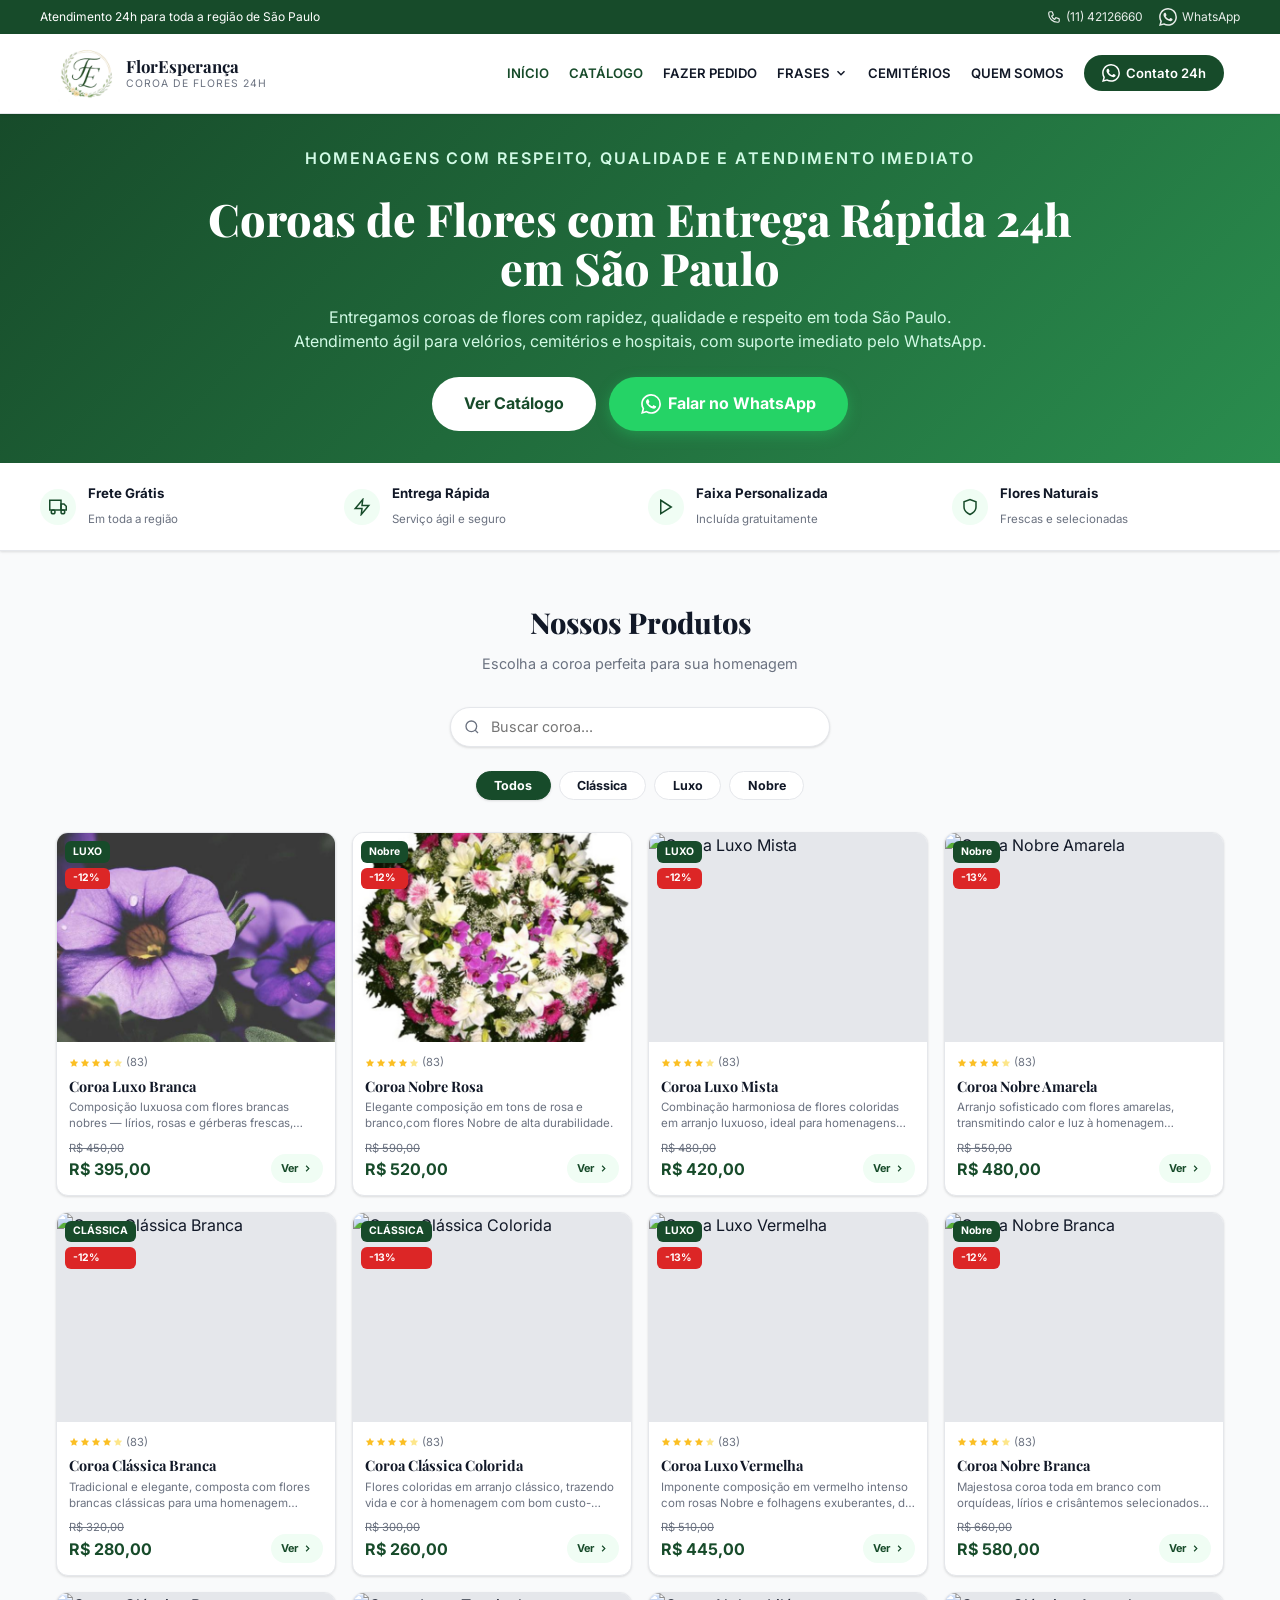
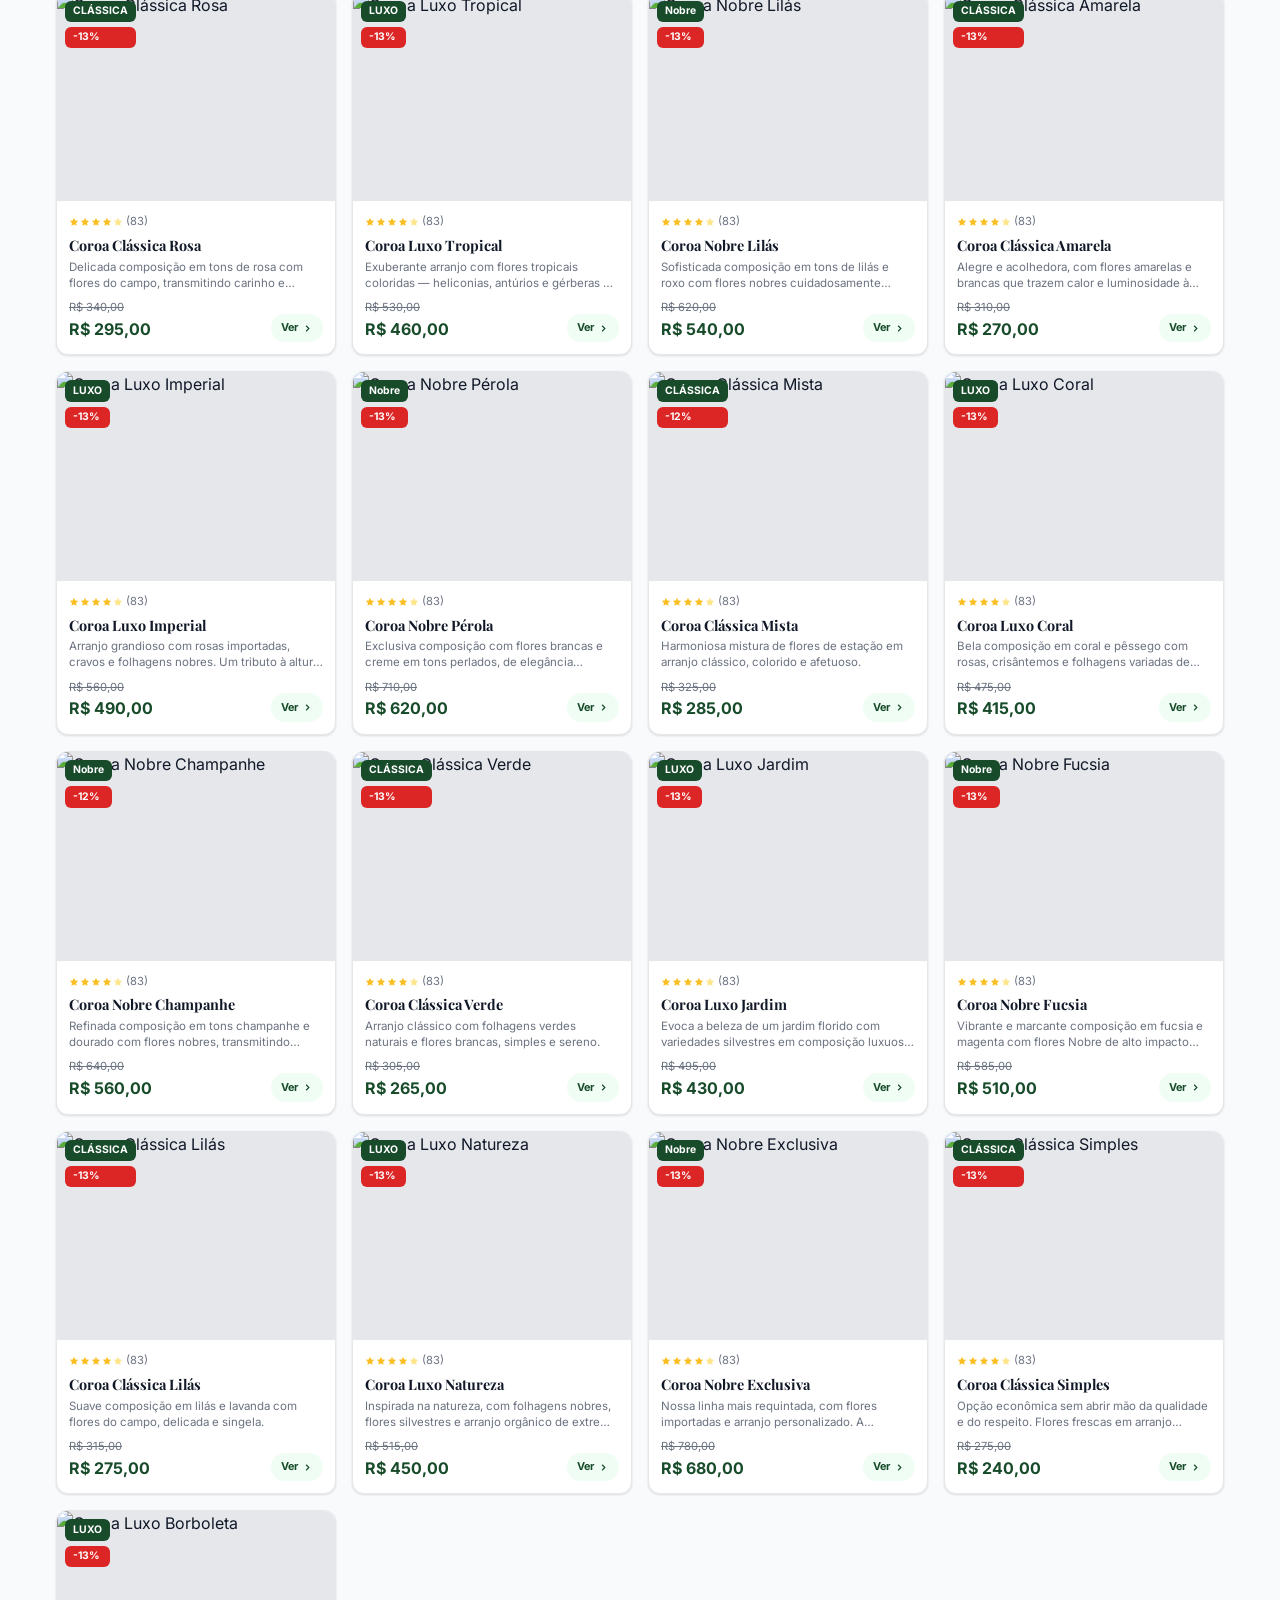
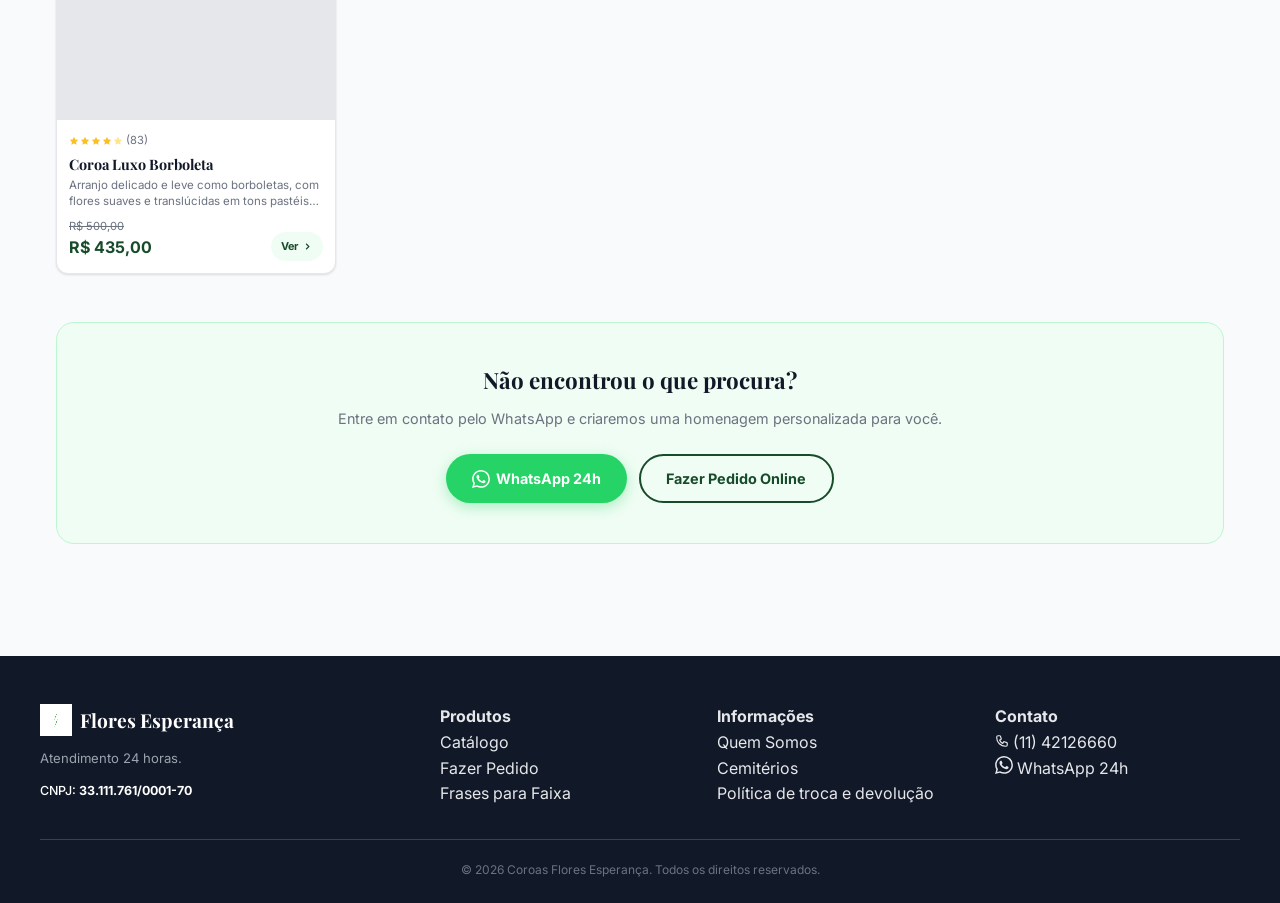
==== index.html @ 960be6c7 "Update index.html" ====
<!DOCTYPE html>
<html lang="pt-BR">
<head>
  <meta charset="UTF-8"/>
  <meta name="viewport" content="width=device-width, initial-scale=1.0"/>
  <title>Coroas Floresperança – Coroa de Flores 24H</title>
 <link rel="shortcut icon" href="./imagens/Logo.png" type="image/png"/>
<link rel="stylesheet" href="./css/style.css"/>
</head>
<body>

<div id="header-placeholder"></div>

<main>
  <!-- Hero -->
  <section class="hero">
     <p class="hero__tag">Homenagens com respeito, qualidade e atendimento imediato</p>
    <h1>Coroas de Flores com Entrega Rápida 24h <br>
   em São Paulo<br></h1>
    <p>
Entregamos coroas de flores com rapidez, qualidade e respeito em toda São Paulo. 
Atendimento ágil para velórios, cemitérios e hospitais, com suporte imediato pelo WhatsApp.
</p>
    <div class="hero__actions">
      <a href="#catalogo" class="btn btn--white btn--lg">Ver Catálogo</a>
      
       <a href="https://wa.me/551142126660?
         text=Olá%20vim%20do%20site%20Coroas%20FlorEsperança%2024h%20e%20gostaria%20de%20mais%20informações"
        target="_blank" 
        rel="noreferrer"
        class="btn btn--wapp btn--lg">
        
        <svg width="20" height="20" viewBox="0 0 24 24" fill="currentColor"><path d="M17.472 14.382c-.297-.149-1.758-.867-2.03-.967-.273-.099-.471-.148-.67.15-.197.297-.767.966-.94 1.164-.173.199-.347.223-.644.075-.297-.15-1.255-.463-2.39-1.475-.883-.788-1.48-1.761-1.653-2.059-.173-.297-.018-.458.13-.606.134-.133.298-.347.446-.52.149-.174.198-.298.298-.497.099-.198.05-.371-.025-.52-.075-.149-.669-1.612-.916-2.207-.242-.579-.487-.5-.669-.51-.173-.008-.371-.01-.57-.01-.198 0-.52.074-.792.372-.272.297-1.04 1.016-1.04 2.479 0 1.462 1.065 2.875 1.213 3.074.149.198 2.096 3.2 5.077 4.487.709.306 1.262.489 1.694.625.712.227 1.36.195 1.871.118.571-.085 1.758-.719 2.006-1.413.248-.694.248-1.289.173-1.413-.074-.124-.272-.198-.57-.347m-5.421 7.403h-.004a9.87 9.87 0 01-5.031-1.378l-.361-.214-3.741.982.998-3.648-.235-.374a9.86 9.86 0 01-1.51-5.26c.001-5.45 4.436-9.884 9.888-9.884 2.64 0 5.122 1.03 6.988 2.898a9.825 9.825 0 012.893 6.994c-.003 5.45-4.437 9.884-9.885 9.884m8.413-18.297A11.815 11.815 0 0012.05 0C5.495 0 .16 5.335.157 11.892c0 2.096.547 4.142 1.588 5.945L.057 24l6.305-1.654a11.882 11.882 0 005.683 1.448h.005c6.554 0 11.89-5.335 11.893-11.893a11.821 11.821 0 00-3.48-8.413z"/></svg>
        Falar no WhatsApp
      </a>
    </div>
  </section>

  <!-- Features -->
  <section class="features-bar">
    <div class="features-bar__grid">
      <div class="feature-item">
        <div class="feature-item__icon"><svg viewBox="0 0 24 24" fill="none" stroke="currentColor" stroke-width="2"><rect x="1" y="3" width="15" height="13"/><polygon points="16 8 20 8 23 11 23 16 16 16 16 8"/><circle cx="5.5" cy="18.5" r="2.5"/><circle cx="18.5" cy="18.5" r="2.5"/></svg></div>
        <div><strong>Frete Grátis</strong><span>Em toda a região</span></div>
      </div>
      <div class="feature-item">
        <div class="feature-item__icon"><svg viewBox="0 0 24 24" fill="none" stroke="currentColor" stroke-width="2"><polygon points="13 2 3 14 12 14 11 22 21 10 12 10 13 2"/></svg></div>
        <div><strong>Entrega Rápida</strong><span>Serviço ágil e seguro</span></div>
      </div>
      <div class="feature-item">
        <div class="feature-item__icon"><svg viewBox="0 0 24 24" fill="none" stroke="currentColor" stroke-width="2"><path d="M5 3l14 9-14 9V3z"/></svg></div>
        <div><strong>Faixa Personalizada</strong><span>Incluída gratuitamente</span></div>
      </div>
      <div class="feature-item">
        <div class="feature-item__icon"><svg viewBox="0 0 24 24" fill="none" stroke="currentColor" stroke-width="2"><path d="M12 22s8-4 8-10V5l-8-3-8 3v7c0 6 8 10 8 10z"/></svg></div>
        <div><strong>Flores Naturais</strong><span>Frescas e selecionadas</span></div>
      </div>
    </div>
  </section>

  <!-- Catalog -->
  <section class="catalog" id="catalogo">
    <h2 class="section-title">Nossos Produtos</h2>
    <p class="section-subtitle">Escolha a coroa perfeita para sua homenagem</p>

    <div class="search-wrap">
      <svg viewBox="0 0 24 24" fill="none" stroke="currentColor" stroke-width="2"><circle cx="11" cy="11" r="8"/><line x1="21" y1="21" x2="16.65" y2="16.65"/></svg>
      <input class="search-input" id="searchInput" type="text" placeholder="Buscar coroa..."/>
    </div>

    <div class="cat-pills" id="catPills">
      <button class="cat-pill active" data-cat="Todos">Todos</button>
      <button class="cat-pill" data-cat="Clássica">Clássica</button>
      <button class="cat-pill" data-cat="Luxo">Luxo</button>
      <button class="cat-pill" data-cat="Nobre">Nobre</button>
    </div>

    <div class="products-grid" id="productsGrid"></div>

    <div class="cta-box">
      <h3>Não encontrou o que procura?</h3>
      <p>Entre em contato pelo WhatsApp e criaremos uma homenagem personalizada para você.</p>
      <div class="cta-box__btns">
        <a href="https://wa.me/551142126660" target="_blank" rel="noreferrer" class="btn btn--wapp">
          <svg width="18" height="18" viewBox="0 0 24 24" fill="currentColor"><path d="M17.472 14.382c-.297-.149-1.758-.867-2.03-.967-.273-.099-.471-.148-.67.15-.197.297-.767.966-.94 1.164-.173.199-.347.223-.644.075-.297-.15-1.255-.463-2.39-1.475-.883-.788-1.48-1.761-1.653-2.059-.173-.297-.018-.458.13-.606.134-.133.298-.347.446-.52.149-.174.198-.298.298-.497.099-.198.05-.371-.025-.52-.075-.149-.669-1.612-.916-2.207-.242-.579-.487-.5-.669-.51-.173-.008-.371-.01-.57-.01-.198 0-.52.074-.792.372-.272.297-1.04 1.016-1.04 2.479 0 1.462 1.065 2.875 1.213 3.074.149.198 2.096 3.2 5.077 4.487.709.306 1.262.489 1.694.625.712.227 1.36.195 1.871.118.571-.085 1.758-.719 2.006-1.413.248-.694.248-1.289.173-1.413-.074-.124-.272-.198-.57-.347m-5.421 7.403h-.004a9.87 9.87 0 01-5.031-1.378l-.361-.214-3.741.982.998-3.648-.235-.374a9.86 9.86 0 01-1.51-5.26c.001-5.45 4.436-9.884 9.888-9.884 2.64 0 5.122 1.03 6.988 2.898a9.825 9.825 0 012.893 6.994c-.003 5.45-4.437 9.884-9.885 9.884m8.413-18.297A11.815 11.815 0 0012.05 0C5.495 0 .16 5.335.157 11.892c0 2.096.547 4.142 1.588 5.945L.057 24l6.305-1.654a11.882 11.882 0 005.683 1.448h.005c6.554 0 11.89-5.335 11.893-11.893a11.821 11.821 0 00-3.48-8.413z"/></svg>
          WhatsApp 24h
        </a>
        <a href=".pedido.html" class="btn btn--outline">Fazer Pedido Online</a>
      </div>
    </div>
  </section>
</main>

<div id="footer-placeholder"></div>

<script src="./js/data.js"></script>
<script src="./js/main.js"></script>
<script>
  let activeCat = 'Todos';
  let search = '';

  function renderProducts() {
    const base = getBase();
    const filtered = PRODUCTS.filter(p => {
      const matchCat = activeCat === 'Todos' || p.category === activeCat;
      const q = search.toLowerCase();
      return matchCat && (p.name.toLowerCase().includes(q) || p.category.toLowerCase().includes(q) || p.description.toLowerCase().includes(q));
    });
    const grid = document.getElementById('productsGrid');
    if (!filtered.length) {
      grid.innerHTML = `<p style="grid-column:1/-1;text-align:center;padding:3rem;color:var(--muted)">Nenhum produto encontrado.</p>`;
      return;
    }
    grid.innerHTML = filtered.map(p => `
      <a href="${base}produto.html?id=${p.id}" class="product-card">
        <div class="product-card__img">
          <img src="${base}${p.image}" alt="${p.name}" loading="lazy"/>
          <div class="product-card__badges">
            <span class="badge badge--primary">${p.badge}</span>
            <span class="badge badge--red">-${p.discount}%</span>
          </div>
        </div>
        <div class="product-card__body">
          <div class="product-card__stars">
            <div class="stars">${renderStars(4.5)}</div>
            <span>(83)</span>
          </div>
          <div class="product-card__name">${p.name}</div>
          <div class="product-card__desc">${p.description}</div>
          <div class="product-card__footer">
            <div>
              <div class="product-card__price-old">${fmtPrice(p.originalPrice)}</div>
              <div class="product-card__price">${fmtPrice(p.basePrice)}</div>
            </div>
            <div class="product-card__more">Ver <svg width="11" height="11" viewBox="0 0 24 24" fill="none" stroke="currentColor" stroke-width="2.5"><polyline points="9 18 15 12 9 6"/></svg></div>
          </div>
        </div>
      </a>
    `).join('');
  }

  document.getElementById('searchInput').addEventListener('input', e => {
    search = e.target.value;
    renderProducts();
  });

  document.getElementById('catPills').addEventListener('click', e => {
    const pill = e.target.closest('.cat-pill');
    if (!pill) return;
    activeCat = pill.dataset.cat;
    document.querySelectorAll('.cat-pill').forEach(p => p.classList.toggle('active', p.dataset.cat === activeCat));
    renderProducts();
  });

  document.addEventListener('DOMContentLoaded', renderProducts);
</script>
</body>
</html>
---- css/style.css ----
/* ─── IMPORTS ─────────────────────────────────────────── */
@import url('https://fonts.googleapis.com/css2?family=Inter:wght@400;500;600;700&family=Playfair+Display:wght@700;800&display=swap');

/* ─── VARIABLES ───────────────────────────────────────── */
:root {
  --primary:     #174b2a;
  --primary-dk:  #2a8d4e;
  --primary-lt:  #22c55e;
  --primary-bg:  #f0fdf4;
  --primary-br:  #bbf7d0;
  --wapp:        #25d366;
  --wapp-dk:     #20bd5a;
  --text:        #111827;
  --muted:       #6b7280;
  --border:      #e5e7eb;
  --bg:          #f9fafb;
  --white:       #ffffff;
  --red:         #dc2626;
  --shadow-sm:   0 1px 3px rgba(0,0,0,.08),0 1px 2px rgba(0,0,0,.05);
  --shadow:      0 4px 6px rgba(0,0,0,.07),0 2px 4px rgba(0,0,0,.06);
  --shadow-lg:   0 10px 15px rgba(0,0,0,.07),0 4px 6px rgba(0,0,0,.06);
  --radius:      12px;
  --radius-lg:   18px;
  --radius-full: 9999px;
  --font-sans:   'Inter', sans-serif;
  --font-serif:  'Playfair Display', serif;
  --transition:  .18s ease;
}

/* ─── RESET ───────────────────────────────────────────── */
*, *::before, *::after { box-sizing: border-box; margin: 0; padding: 0; }
html { scroll-behavior: smooth; }
body { font-family: var(--font-sans); color: var(--text); background: var(--bg); line-height: 1.6; }
a { color: inherit; text-decoration: none; }
img { display: block; max-width: 100%; }
button, input, select, textarea { font-family: inherit; }
ul, ol { list-style: none; }

/* ─── TOPBAR ──────────────────────────────────────────── */
.topbar {
  background: var(--primary);
  color: #fff;
  font-size: .75rem;
  padding: .45rem 1rem;
}
.topbar__inner {
  max-width: 1200px;
  margin: 0 auto;
  display: flex;
  justify-content: space-between;
  align-items: center;
  gap: .5rem;
  flex-wrap: wrap;
}
.topbar__links { display: flex; gap: 1rem; align-items: center; }
.topbar__links a { display: flex; align-items: center; gap: .3rem; opacity: .9; }
.topbar__links a:hover { opacity: 1; text-decoration: underline; }

/* ─── HEADER / NAV ────────────────────────────────────── */
.site-header {
  position: sticky;
  top: 0;
  z-index: 100;
  background: rgba(255,255,255,.97);
  backdrop-filter: blur(8px);
  border-bottom: 1px solid var(--border);
  box-shadow: var(--shadow-sm);
}
.header__inner {
  max-width: 1200px;
  margin: 0 auto;
  padding: .6rem 1rem;
  display: flex;
  align-items: center;
  justify-content: space-between;
  gap: 1rem;
}
.brand {
  display: flex;
  align-items: center;
  gap: .6rem;
  flex-shrink: 0;
}
.brand img { width: 60px; height: 60px; transition: transform var(--transition); }
.brand:hover img { transform: scale(1.08); }
.brand__text { line-height: 1.25; }
.brand__name { font-family: var(--font-serif); font-weight: 700; font-size: 1.05rem; color: var(--text); }
.brand__tagline { font-size: .65rem; color: var(--muted); text-transform: uppercase; letter-spacing: .1em; }

/* Desktop nav */
.nav-desktop { display: flex; align-items: center; gap: 1.25rem; }
.nav-link {
  font-size: .82rem;
  font-weight: 600;
  color: var(--text);
  transition: color var(--transition);
  white-space: nowrap;
}
.nav-link:hover, .nav-link.active { color: var(--primary); }
.nav-link--btn {
  background: var(--primary);
  color: #fff !important;
  padding: .45rem 1.1rem;
  border-radius: var(--radius-full);
  display: flex;
  align-items: center;
  gap: .4rem;
  transition: background var(--transition);
}
.nav-link--btn:hover { background: var(--primary-dk); }

/* Frases dropdown trigger */
.nav-dropdown { position: relative; }
.nav-dropdown__trigger {
  display: flex;
  align-items: center;
  gap: .3rem;
  font-size: .82rem;
  font-weight: 600;
  color: var(--text);
  cursor: pointer;
  background: none;
  border: none;
  padding: 0;
  transition: color var(--transition);
}
.nav-dropdown__trigger:hover { color: var(--primary); }
.nav-dropdown__trigger svg { transition: transform var(--transition); }
.nav-dropdown:hover .nav-dropdown__trigger svg { transform: rotate(180deg); color: var(--primary); }
.nav-dropdown:hover .nav-dropdown__trigger { color: var(--primary); }

/* Frases mega-menu */
.frases-mega {
  position: absolute;
  top: calc(100% + .75rem);
  left: 50%;
  transform: translateX(-50%);
  width: 680px;
  background: var(--white);
  border: 1px solid var(--border);
  border-radius: var(--radius-lg);
  box-shadow: var(--shadow-lg);
  opacity: 0;
  visibility: hidden;
  transition: opacity var(--transition), visibility var(--transition);
  overflow: hidden;
}
.nav-dropdown:hover .frases-mega { opacity: 1; visibility: visible; }
.frases-mega__header {
  display: flex;
  justify-content: space-between;
  align-items: center;
  padding: .75rem 1.25rem;
  background: var(--primary-bg);
  border-bottom: 1px solid var(--border);
}
.frases-mega__header strong { font-size: .85rem; color: var(--text); }
.frases-mega__header a { font-size: .78rem; color: var(--primary); font-weight: 600; }
.frases-mega__grid {
  display: grid;
  grid-template-columns: 1fr 1fr;
  divide: var(--border);
}
.frases-mega__col { padding: .9rem 1.1rem; border-right: 1px solid var(--border); }
.frases-mega__col:last-child { border-right: none; }
.frases-mega__cat { font-size: .68rem; font-weight: 700; color: var(--primary); text-transform: uppercase; letter-spacing: .08em; margin-bottom: .5rem; }
.frases-mega__item {
  font-size: .73rem;
  color: var(--text);
  background: var(--bg);
  border-radius: 8px;
  padding: .5rem .75rem;
  margin-bottom: .4rem;
  cursor: pointer;
  line-height: 1.4;
  font-style: italic;
  transition: background var(--transition), color var(--transition);
  display: -webkit-box;
  -webkit-line-clamp: 2;
  -webkit-box-orient: vertical;
  overflow: hidden;
}
.frases-mega__item:hover { background: var(--primary-bg); color: var(--primary); }
.frases-mega__footer {
  padding: .65rem 1.25rem;
  border-top: 1px solid var(--border);
  background: var(--bg);
  text-align: center;
}
.frases-mega__footer a { font-size: .82rem; font-weight: 700; color: var(--primary); }
.frases-mega__footer a:hover { text-decoration: underline; }

/* Mobile burger */
.burger {
  display: none;
  background: none;
  border: none;
  cursor: pointer;
  flex-direction: column;
  gap: 5px;
  padding: .4rem;
}
.burger span { display: block; width: 24px; height: 2px; background: var(--text); border-radius: 2px; transition: all .25s; }
.burger.open span:nth-child(1) { transform: translateY(7px) rotate(45deg); }
.burger.open span:nth-child(2) { opacity: 0; }
.burger.open span:nth-child(3) { transform: translateY(-7px) rotate(-45deg); }

/* Mobile nav */
.nav-mobile {
  display: none;
  flex-direction: column;
  padding: .5rem 1rem 1rem;
  border-top: 1px solid var(--border);
  background: var(--white);
  box-shadow: var(--shadow);
}
.nav-mobile.open { display: flex; }
.nav-mobile a {
  padding: .8rem .5rem;
  font-size: .9rem;
  font-weight: 600;
  color: var(--text);
  border-bottom: 1px solid var(--border);
  transition: color var(--transition);
}
.nav-mobile a:hover, .nav-mobile a.active { color: var(--primary); }
.nav-mobile .wapp-btn {
  margin-top: .75rem;
  background: var(--wapp);
  color: #fff !important;
  text-align: center;
  padding: .8rem;
  border-radius: var(--radius);
  font-weight: 700;
  display: flex;
  align-items: center;
  justify-content: center;
  gap: .5rem;
  border-bottom: none;
}

/* ─── FOOTER ──────────────────────────────────────────── */
.site-footer { background: #111827; color: #e5e7eb; padding: 3rem 1rem 1.5rem; margin-top: 4rem; }
.footer__grid { max-width: 1200px; margin: 0 auto; display: grid; grid-template-columns: 1.5fr 1fr 1fr 1fr; gap: 2rem; }
.footer__brand { display: flex; align-items: center; gap: .5rem; margin-bottom: .75rem; }
.footer__brand span { font-family: var(--font-serif); font-size: 1.2rem; font-weight: 700; color: #fff; }
.footer__desc { font-size: .82rem; color: #9ca3af; line-height: 1.6; }
.footer h4 { color: #fff; font-size: .9rem; font-weight: 700; margin-bottom: .9rem; }
.footer ul { display: flex; flex-direction: column; gap: .5rem; }
.footer ul a { font-size: .83rem; color: #9ca3af; transition: color var(--transition); }
.footer ul a:hover { color: #fff; }
.footer ul li { display: flex; align-items: center; gap: .4rem; }
.footer__bottom { max-width: 1200px; margin: 2rem auto 0; padding-top: 1.25rem; border-top: 1px solid #374151; text-align: center; font-size: .75rem; color: #6b7280; }

/* ─── HERO ────────────────────────────────────────────── */
.hero {
  background: linear-gradient(135deg, var(--primary), var(--primary-dk));
  color: #fff;
  /* Padding reduzido: 2rem em cima/baixo e 1rem nas laterais */
  padding: 2rem 1rem; 
  text-align: center;
  min-height: auto; /* Garante que não haja altura mínima forçada */
}

.hero__tag { 
  font-size: 0.7rem; 
  font-weight: 600; 
  text-transform: uppercase; 
  letter-spacing: .12em; 
  color: #a7f3d0; 
  margin-bottom: 0.5rem; 
}

.hero h1 {
  font-family: var(--font-serif);
  /* Diminuí o tamanho máximo para 2.8rem para não "gritar" na tela */
  font-size: clamp(1.8rem, 4vw, 2.8rem); 
  font-weight: 800;
  line-height: 1.1;
  /* Largura aumentada para o texto não ficar estreito */
  max-width: 900px; 
  margin: 0 auto 0.8rem;
  text-wrap: balance;
}

.hero p { 
  color: #d1fae5; 
  font-size: 1rem; 
  /* Largura do parágrafo aumentada para fluir melhor */
  max-width: 700px; 
  margin: 0 auto 1.5rem; 
  line-height: 1.5; 
}

.hero__actions { 
  display: flex; 
  flex-wrap: wrap; 
  gap: 0.8rem; 
  justify-content: center; 
}

/* Ajuste específico para celulares para o hero não ocupar a tela toda */
@media (max-width: 768px) {
  .hero {
    padding: 1.5rem 1rem;
  }
  .hero h1 {
    font-size: 1.6rem;
  }
}
/* ─── BUTTONS ─────────────────────────────────────────── */
.btn {
  display: inline-flex;
  align-items: center;
  justify-content: center;
  gap: .4rem;
  padding: .7rem 1.6rem;
  border-radius: var(--radius-full);
  font-size: .9rem;
  font-weight: 700;
  cursor: pointer;
  border: none;
  transition: all var(--transition);
  white-space: nowrap;
}
.btn--primary { background: var(--primary); color: #fff; }
.btn--primary:hover { background: var(--primary-dk); transform: translateY(-1px); }
.btn--white { background: #fff; color: var(--primary); }
.btn--white:hover { background: #f0fdf4; transform: translateY(-1px); }
.btn--wapp { background: var(--wapp); color: #fff; box-shadow: 0 4px 14px rgba(37,211,102,.35); }
.btn--wapp:hover { background: var(--wapp-dk); transform: translateY(-1px); }
.btn--outline { background: transparent; color: var(--primary); border: 2px solid var(--primary); }
.btn--outline:hover { background: var(--primary-bg); }
.btn--sm { padding: .45rem 1rem; font-size: .8rem; border-radius: var(--radius); }
.btn--ghost { background: transparent; color: var(--muted); }
.btn--ghost:hover { background: var(--bg); color: var(--text); }
.btn--full { width: 100%; border-radius: var(--radius); }
.btn--lg { padding: .9rem 2rem; font-size: 1rem; }

/* ─── FEATURES BAR ────────────────────────────────────── */
.features-bar { background: var(--white); border-bottom: 1px solid var(--border); padding: 1.25rem 1rem; box-shadow: var(--shadow-sm); }
.features-bar__grid { max-width: 1200px; margin: 0 auto; display: grid; grid-template-columns: repeat(4, 1fr); gap: 1rem; }
.feature-item { display: flex; align-items: center; gap: .75rem; }
.feature-item__icon { background: var(--primary-bg); padding: .55rem; border-radius: var(--radius-full); color: var(--primary); flex-shrink: 0; display: flex; }
.feature-item__icon svg { width: 18px; height: 18px; }
.feature-item strong { font-size: .83rem; display: block; color: var(--text); }
.feature-item span { font-size: .72rem; color: var(--muted); }

/* ─── CATALOG ─────────────────────────────────────────── */
.catalog { max-width: 1200px; margin: 0 auto; padding: 3rem 1rem; }
.section-title { font-family: var(--font-serif); font-size: 1.8rem; font-weight: 800; color: var(--text); margin-bottom: .4rem; text-align: center; }
.section-subtitle { color: var(--muted); font-size: .9rem; text-align: center; margin-bottom: 2rem; }

/* Search */
.search-wrap { position: relative; max-width: 380px; margin: 0 auto 1.5rem; }
.search-wrap svg { position: absolute; left: .9rem; top: 50%; transform: translateY(-50%); color: var(--muted); width: 16px; height: 16px; pointer-events: none; }
.search-input { width: 100%; padding: .65rem 1rem .65rem 2.5rem; border: 1px solid var(--border); border-radius: var(--radius-full); font-size: .9rem; background: var(--white); outline: none; transition: border-color var(--transition); box-shadow: var(--shadow-sm); }
.search-input:focus { border-color: var(--primary); }

/* Category pills */
.cat-pills { display: flex; flex-wrap: wrap; gap: .5rem; justify-content: center; margin-bottom: 2rem; }
.cat-pill {
  padding: .4rem 1.1rem;
  border-radius: var(--radius-full);
  font-size: .78rem;
  font-weight: 700;
  border: 1.5px solid var(--border);
  background: var(--white);
  color: var(--text);
  cursor: pointer;
  transition: all var(--transition);
}
.cat-pill:hover { border-color: var(--primary); color: var(--primary); }
.cat-pill.active { background: var(--primary); color: #fff; border-color: var(--primary); box-shadow: var(--shadow-sm); }

/* Product grid */
.products-grid { display: grid; grid-template-columns: repeat(4, 1fr); gap: 1rem; }

/* Product card */
.product-card {
  background: var(--white);
  border: 1px solid var(--border);
  border-radius: var(--radius);
  overflow: hidden;
  box-shadow: var(--shadow-sm);
  transition: transform var(--transition), box-shadow var(--transition);
  display: flex;
  flex-direction: column;
  cursor: pointer;
}
.product-card:hover { transform: translateY(-3px); box-shadow: var(--shadow); }
.product-card__img { position: relative; aspect-ratio: 4/3; overflow: hidden; background: #e5e7eb; }
.product-card__img img { width: 100%; height: 100%; object-fit: cover; transition: transform .5s ease; }
.product-card:hover .product-card__img img { transform: scale(1.07); }
.product-card__badges { position: absolute; top: .5rem; left: .5rem; display: flex; flex-direction: column; gap: .3rem; }
.badge { display: inline-block; padding: .15rem .5rem; border-radius: 6px; font-size: .65rem; font-weight: 700; }
.badge--primary { background: var(--primary); color: #fff; }
.badge--red { background: var(--red); color: #fff; }
.product-card__body { padding: .75rem; flex: 1; display: flex; flex-direction: column; }
.product-card__stars { display: flex; align-items: center; gap: .2rem; margin-bottom: .3rem; font-size: .7rem; color: var(--muted); }
.stars { display: flex; gap: 1px; }
.star { width: 10px; height: 10px; fill: #fbbf24; color: #fbbf24; }
.star--half { fill: #fde68a; }
.product-card__name { font-family: var(--font-serif); font-weight: 700; font-size: .9rem; color: var(--text); margin-bottom: .25rem; line-height: 1.3; }
.product-card__desc { font-size: .72rem; color: var(--muted); line-height: 1.4; display: -webkit-box; -webkit-line-clamp: 2; -webkit-box-orient: vertical; overflow: hidden; flex: 1; margin-bottom: .5rem; }
.product-card__footer { display: flex; align-items: flex-end; justify-content: space-between; margin-top: auto; }
.product-card__price-old { font-size: .7rem; color: var(--muted); text-decoration: line-through; }
.product-card__price { font-size: 1rem; font-weight: 700; color: var(--primary); }
.product-card__more { background: var(--primary-bg); color: var(--primary); font-size: .68rem; font-weight: 700; padding: .35rem .65rem; border-radius: var(--radius-full); display: flex; align-items: center; gap: .2rem; transition: all var(--transition); }
.product-card:hover .product-card__more { background: var(--primary); color: #fff; }

/* ─── CTA BOX ─────────────────────────────────────────── */
.cta-box { background: var(--primary-bg); border: 1px solid var(--primary-br); border-radius: var(--radius-lg); padding: 2.5rem; text-align: center; margin-top: 3rem; }
.cta-box h3 { font-family: var(--font-serif); font-size: 1.4rem; margin-bottom: .5rem; }
.cta-box p { color: var(--muted); font-size: .9rem; margin-bottom: 1.5rem; }
.cta-box__btns { display: flex; flex-wrap: wrap; gap: .75rem; justify-content: center; }

/* ─── PAGE HERO / INNER HERO ──────────────────────────── */
.page-hero { background: linear-gradient(135deg, var(--primary), var(--primary-dk)); color: #fff; padding: 2.5rem 1rem; text-align: center; }
.page-hero h1 { font-family: var(--font-serif); font-size: 2rem; font-weight: 800; margin-bottom: .5rem; }
.page-hero p { color: #d1fae5; font-size: .95rem; max-width: 560px; margin: 0 auto; }

/* ─── BREADCRUMB ──────────────────────────────────────── */
.breadcrumb { display: flex; align-items: center; gap: .4rem; font-size: .82rem; color: var(--muted); margin-bottom: 2rem; flex-wrap: wrap; }
.breadcrumb a:hover { color: var(--primary); }
.breadcrumb svg { width: 14px; height: 14px; }

/* ─── FRASES PAGE ─────────────────────────────────────── */
.frases-page { max-width: 1100px; margin: 0 auto; padding: 2.5rem 1rem; }
.frases-grid { display: grid; grid-template-columns: 1fr 1fr; gap: 1rem; }
.frase-card {
  background: var(--white);
  border: 1px solid var(--border);
  border-radius: var(--radius-lg);
  padding: 1.1rem;
  box-shadow: var(--shadow-sm);
  display: flex;
  flex-direction: column;
  gap: .9rem;
  transition: box-shadow var(--transition);
}
.frase-card:hover { box-shadow: var(--shadow); }
.frase-card__top { display: flex; align-items: flex-start; justify-content: space-between; gap: .5rem; }
.frase-card__quote { background: var(--primary-bg); color: var(--primary); border-radius: var(--radius-full); padding: .35rem; flex-shrink: 0; display: flex; }
.frase-card__quote svg { width: 16px; height: 16px; }
.frase-card__badge { font-size: .68rem; font-weight: 700; padding: .25rem .65rem; border-radius: var(--radius-full); border: 1px solid; }
.badge-religiosas { background: #f3e8ff; color: #7e22ce; border-color: #e9d5ff; }
.badge-familia { background: #fff1f2; color: #be123c; border-color: #fecdd3; }
.badge-amigos { background: #eff6ff; color: #1d4ed8; border-color: #bfdbfe; }
.badge-profissional { background: #fffbeb; color: #b45309; border-color: #fde68a; }
.badge-poeticas { background: #f0fdfa; color: #0f766e; border-color: #99f6e4; }
.frase-card__text { font-size: .82rem; color: var(--text); line-height: 1.6; font-style: italic; flex: 1; }
.frase-card__actions { display: flex; gap: .5rem; padding-top: .6rem; border-top: 1px solid var(--border); }
.frase-card__actions .btn { flex: 1; font-size: .75rem; }

/* ─── CEMITERIOS PAGE ─────────────────────────────────── */
.cemiterios-page { max-width: 1200px; margin: 0 auto; padding: 2.5rem 1rem; }
.cem-map-panel {
  background: var(--white);
  border: 1px solid var(--primary-br);
  border-radius: var(--radius-lg);
  overflow: hidden;
  box-shadow: var(--shadow);
  margin-bottom: 2rem;
}
.cem-map-panel__header {
  display: flex;
  align-items: center;
  justify-content: space-between;
  padding: .9rem 1.25rem;
  background: var(--primary-bg);
  border-bottom: 1px solid var(--border);
  gap: 1rem;
}
.cem-map-panel__info { display: flex; align-items: center; gap: .75rem; }
.cem-map-panel__info svg { color: var(--primary); width: 20px; height: 20px; }
.cem-map-panel__info strong { font-size: .95rem; }
.cem-map-panel__info small { color: var(--muted); font-size: .8rem; }
.cem-map-panel__actions { display: flex; gap: .5rem; align-items: center; }
.cem-map-iframe { width: 100%; height: 320px; border: none; display: block; }
.cem-map-btns { display: flex; gap: .75rem; padding: 1rem; border-top: 1px solid var(--border); flex-wrap: wrap; }
.cem-map-btns .btn { flex: 1; min-width: 160px; }
.cem-grid { display: grid; grid-template-columns: repeat(3, 1fr); gap: 1rem; }
.cem-card {
  background: var(--white);
  border: 1.5px solid var(--border);
  border-radius: var(--radius-lg);
  padding: 1.1rem;
  box-shadow: var(--shadow-sm);
  cursor: pointer;
  transition: all var(--transition);
}
.cem-card:hover { border-color: var(--primary); box-shadow: var(--shadow); }
.cem-card.selected { border-color: var(--primary); background: var(--primary-bg); box-shadow: 0 0 0 1px var(--primary); }
.cem-card__top { display: flex; align-items: flex-start; gap: .75rem; margin-bottom: .75rem; }
.cem-card__icon { background: var(--primary-bg); color: var(--primary); border-radius: var(--radius-full); padding: .5rem; flex-shrink: 0; display: flex; transition: all var(--transition); }
.cem-card__icon svg { width: 18px; height: 18px; }
.cem-card.selected .cem-card__icon { background: var(--primary); color: #fff; }
.cem-card__name { font-weight: 700; font-size: .9rem; line-height: 1.3; color: var(--text); }
.cem-card__info { display: flex; flex-direction: column; gap: .4rem; font-size: .78rem; color: var(--muted); margin-bottom: .9rem; }
.cem-card__info li { display: flex; align-items: flex-start; gap: .4rem; }
.cem-card__info svg { width: 13px; height: 13px; color: var(--primary); flex-shrink: 0; margin-top: .1rem; }
.cem-card__actions { display: flex; gap: .5rem; }
.cem-card__actions .btn { flex: 1; font-size: .74rem; }
.hidden { display: none !important; }

/* ─── ORDER FORM ──────────────────────────────────────── */
.order-page { max-width: 1100px; margin: 0 auto; padding: 2.5rem 1rem; }
.order-grid { display: grid; grid-template-columns: 1fr 340px; gap: 2rem; align-items: start; }
.form-card { background: var(--white); border: 1px solid var(--border); border-radius: var(--radius-lg); padding: 1.5rem; margin-bottom: 1.25rem; box-shadow: var(--shadow-sm); }
.step-header { display: flex; align-items: center; gap: .75rem; margin-bottom: 1.25rem; }
.step-num { background: var(--primary); color: #fff; width: 32px; height: 32px; border-radius: 50%; display: flex; align-items: center; justify-content: center; font-weight: 700; font-size: .85rem; flex-shrink: 0; }
.step-title { font-size: 1rem; font-weight: 700; }
/* Products in form */
.form-products { display: grid; grid-template-columns: 1fr 1fr; gap: .65rem; }
.form-product {
  display: flex;
  align-items: center;
  gap: .65rem;
  padding: .75rem;
  border: 1.5px solid var(--border);
  border-radius: var(--radius);
  cursor: pointer;
  transition: all var(--transition);
  background: var(--white);
}
.form-product:hover { border-color: var(--primary); }
.form-product.selected { border-color: var(--primary); background: var(--primary-bg); box-shadow: 0 0 0 1px var(--primary); }
.form-product input[type=radio] { display: none; }
.form-product img { width: 52px; height: 52px; object-fit: cover; border-radius: 8px; flex-shrink: 0; }
.form-product__name { font-weight: 600; font-size: .82rem; line-height: 1.3; }
.form-product__desc { font-size: .7rem; color: var(--muted); margin: .2rem 0; display: -webkit-box; -webkit-line-clamp: 1; -webkit-box-orient: vertical; overflow: hidden; }
.form-product__price { font-weight: 700; font-size: .85rem; color: var(--primary); }
/* Sizes */
.form-sizes { display: grid; grid-template-columns: repeat(3, 1fr); gap: .75rem; }
.form-size {
  border: 1.5px solid var(--border);
  border-radius: var(--radius);
  padding: .9rem .5rem;
  text-align: center;
  cursor: pointer;
  transition: all var(--transition);
}
.form-size:hover { border-color: var(--primary); }
.form-size.selected { border-color: var(--primary); background: var(--primary-bg); box-shadow: 0 0 0 1px var(--primary); }
.form-size input[type=radio] { display: none; }
.form-size__letter { font-size: 1.5rem; font-weight: 700; color: var(--text); }
.form-size.selected .form-size__letter { color: var(--primary); }
.form-size__dim { font-size: .72rem; color: var(--muted); }
.form-size__addon { font-size: .8rem; font-weight: 600; color: var(--muted); margin-top: .2rem; }
.form-size.selected .form-size__addon { color: var(--primary); }
/* Form fields */
.field-group { margin-bottom: 1.1rem; }
.field-group label { display: block; font-size: .82rem; font-weight: 600; margin-bottom: .4rem; }
.field-group input, .field-group select, .field-group textarea {
  width: 100%;
  padding: .65rem .9rem;
  border: 1.5px solid var(--border);
  border-radius: var(--radius);
  font-size: .9rem;
  background: var(--white);
  outline: none;
  transition: border-color var(--transition);
  color: var(--text);
}
.field-group input:focus, .field-group select:focus, .field-group textarea:focus { border-color: var(--primary); }
.field-group textarea { resize: vertical; min-height: 80px; }
.field-group--search { position: relative; }
.field-group--search svg { position: absolute; left: .9rem; top: .8rem; color: var(--muted); width: 16px; height: 16px; pointer-events: none; }
.field-group--search input { padding-left: 2.5rem; padding-right: 2.5rem; }
.field-group--search .field-clear { position: absolute; right: .7rem; top: .7rem; background: none; border: none; cursor: pointer; color: var(--muted); display: flex; }
.autocomplete-list {
  position: absolute;
  top: 100%;
  left: 0;
  right: 0;
  background: var(--white);
  border: 1px solid var(--border);
  border-radius: var(--radius);
  box-shadow: var(--shadow-lg);
  max-height: 220px;
  overflow-y: auto;
  z-index: 50;
  margin-top: .25rem;
}
.autocomplete-item {
  display: flex;
  align-items: flex-start;
  gap: .5rem;
  padding: .75rem 1rem;
  cursor: pointer;
  border-bottom: 1px solid var(--border);
  transition: background var(--transition);
}
.autocomplete-item:last-child { border-bottom: none; }
.autocomplete-item:hover { background: var(--primary-bg); }
.autocomplete-item svg { color: var(--primary); width: 14px; height: 14px; flex-shrink: 0; margin-top: .15rem; }
.autocomplete-item strong { font-size: .83rem; display: block; }
.autocomplete-item small { font-size: .72rem; color: var(--muted); }
.grid-2 { display: grid; grid-template-columns: 1fr 1fr; gap: 1rem; }
.schedule-box { background: var(--bg); border: 1px solid var(--border); border-radius: var(--radius); padding: 1rem; margin-bottom: .75rem; }
.schedule-box__title { display: flex; align-items: center; gap: .5rem; font-size: .85rem; font-weight: 700; margin-bottom: .85rem; }
.schedule-box__title svg { color: var(--primary); width: 16px; height: 16px; }
/* Frase picker */
.frase-picker-btn {
  display: flex;
  align-items: center;
  gap: .4rem;
  font-size: .78rem;
  font-weight: 600;
  color: var(--primary);
  background: none;
  border: none;
  cursor: pointer;
  padding: .3rem 0;
  margin-top: .35rem;
}
.frase-picker-btn:hover { text-decoration: underline; }
.frase-picker-btn svg { width: 14px; height: 14px; }
.frase-picker-panel {
  border: 1.5px solid var(--primary-br);
  border-radius: var(--radius);
  background: var(--white);
  box-shadow: var(--shadow-lg);
  overflow: hidden;
  margin-top: .5rem;
  display: none;
}
.frase-picker-panel.open { display: block; }
.frase-picker-cats { display: flex; gap: .4rem; padding: .65rem .9rem; border-bottom: 1px solid var(--border); background: var(--primary-bg); flex-wrap: wrap; }
.frase-picker-cats button {
  padding: .25rem .75rem;
  border-radius: var(--radius-full);
  font-size: .7rem;
  font-weight: 700;
  border: 1.5px solid var(--border);
  background: var(--white);
  color: var(--text);
  cursor: pointer;
  transition: all var(--transition);
}
.frase-picker-cats button.active { background: var(--primary); color: #fff; border-color: var(--primary); }
.frase-picker-list { max-height: 200px; overflow-y: auto; }
.frase-picker-list button {
  width: 100%;
  text-align: left;
  padding: .6rem 1rem;
  font-size: .75rem;
  color: var(--text);
  background: none;
  border: none;
  border-bottom: 1px solid var(--border);
  cursor: pointer;
  line-height: 1.4;
  font-style: italic;
  transition: background var(--transition);
}
.frase-picker-list button:last-child { border-bottom: none; }
.frase-picker-list button:hover { background: var(--primary-bg); color: var(--primary); }
/* Order summary */
.order-summary {
  background: var(--white);
  border: 1px solid var(--primary-br);
  border-radius: var(--radius-lg);
  padding: 1.5rem;
  position: sticky;
  top: 90px;
  box-shadow: var(--shadow-sm);
}
.order-summary h3 { font-size: 1rem; font-weight: 700; margin-bottom: 1.25rem; }
.summary-product { display: flex; gap: .75rem; margin-bottom: 1rem; }
.summary-product img { width: 60px; height: 60px; object-fit: cover; border-radius: 8px; flex-shrink: 0; }
.summary-product__name { font-weight: 600; font-size: .85rem; }
.summary-product__size { font-size: .75rem; color: var(--muted); }
.summary-info { font-size: .78rem; color: var(--muted); background: var(--bg); border-radius: 8px; padding: .5rem .75rem; margin-bottom: .4rem; display: flex; align-items: flex-start; gap: .4rem; }
.summary-info svg { color: var(--primary); width: 13px; height: 13px; flex-shrink: 0; margin-top: .15rem; }
.summary-divider { border: none; border-top: 1px solid var(--border); margin: 1rem 0; }
.summary-row { display: flex; justify-content: space-between; font-size: .85rem; margin-bottom: .4rem; color: var(--muted); }
.summary-row.total { font-weight: 700; font-size: 1rem; color: var(--text); margin-top: .4rem; padding-top: .4rem; border-top: 1px solid var(--border); }
.summary-row.total .price { color: var(--primary); }
.summary-free { color: var(--primary); font-weight: 700; }
.summary-frase { background: var(--primary-bg); border: 1px solid var(--primary-br); border-radius: 8px; padding: .65rem .75rem; font-size: .78rem; margin-top: .75rem; }
.summary-frase small { color: var(--muted); font-weight: 600; display: block; margin-bottom: .2rem; }
.summary-frase p { font-style: italic; color: var(--text); }
.wapp-submit { width: 100%; padding: 1rem; font-size: 1rem; font-weight: 700; background: var(--wapp); color: #fff; border: none; border-radius: var(--radius); cursor: pointer; display: flex; align-items: center; justify-content: center; gap: .5rem; margin-top: 1rem; box-shadow: 0 4px 14px rgba(37,211,102,.35); transition: all var(--transition); }
.wapp-submit:hover { background: var(--wapp-dk); transform: translateY(-1px); }
.wapp-submit:disabled { opacity: .5; cursor: not-allowed; transform: none; }
.submit-note { font-size: .72rem; color: var(--muted); text-align: center; margin-top: .5rem; }
.submit-checks { display: flex; flex-direction: column; gap: .3rem; margin-top: .75rem; }
.submit-check { display: flex; align-items: center; gap: .4rem; font-size: .75rem; color: var(--muted); }
.submit-check svg { color: var(--primary); width: 13px; height: 13px; flex-shrink: 0; }
.alert-success { background: #f0fdf4; border: 1px solid #bbf7d0; border-radius: var(--radius); padding: 1rem 1.25rem; display: flex; align-items: flex-start; gap: .75rem; margin-bottom: 1.5rem; }
.alert-success__icon { background: var(--primary); border-radius: 50%; padding: .35rem; display: flex; flex-shrink: 0; }
.alert-success__icon svg { color: #fff; width: 16px; height: 16px; }
.alert-success strong { display: block; color: #15803d; font-size: .95rem; margin-bottom: .2rem; }
.alert-success p { font-size: .82rem; color: #166534; }

/* ─── PRODUCT PAGE ────────────────────────────────────── */
.product-page { max-width: 1100px; margin: 0 auto; padding: 2.5rem 1rem; }
.product-layout { display: grid; grid-template-columns: 1fr 1fr; gap: 2.5rem; align-items: start; }
.product-img-main { position: relative; border-radius: var(--radius-lg); overflow: hidden; border: 1px solid var(--border); box-shadow: var(--shadow-sm); background: #e5e7eb; aspect-ratio: 1; }
.product-img-main img { width: 100%; height: 100%; object-fit: cover; transition: transform .5s ease; }
.product-img-main:hover img { transform: scale(1.04); }
.product-img-badges { position: absolute; top: 1rem; left: 1rem; display: flex; flex-direction: column; gap: .4rem; z-index: 1; }
.size-thumbs { display: grid; grid-template-columns: repeat(3, 1fr); gap: .75rem; margin-top: .75rem; }
.size-thumb {
  border: 2px solid var(--border);
  border-radius: var(--radius);
  padding: .75rem .5rem .5rem;
  text-align: center;
  cursor: pointer;
  transition: all var(--transition);
  background: var(--white);
  display: flex;
  flex-direction: column;
  align-items: center;
  gap: .25rem;
}
.size-thumb:hover { border-color: var(--primary); }
.size-thumb.active { border-color: var(--primary); box-shadow: 0 0 0 1px var(--primary); }
.size-thumb svg { display: block; }
.size-thumb__label { font-size: .75rem; font-weight: 700; color: var(--text); }
.size-thumb.active .size-thumb__label { color: var(--primary); }
.size-thumb__dim { font-size: .65rem; color: var(--muted); }
.size-thumb__addon { font-size: .68rem; color: var(--muted); font-weight: 600; }
.size-thumb.active .size-thumb__addon { color: var(--primary); }
.size-compare { background: var(--bg); border: 1px solid var(--border); border-radius: var(--radius); padding: 1rem; margin-top: .75rem; }
.size-compare h4 { font-size: .72rem; font-weight: 700; text-transform: uppercase; letter-spacing: .08em; color: var(--muted); text-align: center; margin-bottom: .75rem; }
.size-compare__svgs { display: flex; align-items: flex-end; justify-content: center; gap: 1.5rem; }
.size-compare__item { display: flex; flex-direction: column; align-items: center; gap: .3rem; cursor: pointer; }
.size-compare__item svg { display: block; }
.size-compare__item span { font-size: .75rem; font-weight: 700; color: var(--muted); }
.size-compare__item.active span { color: var(--primary); }
.size-compare__item small { font-size: .65rem; color: var(--muted); }
/* Product info right */
.product-rating { display: flex; align-items: center; gap: .5rem; margin-bottom: .5rem; }
.product-rating-text { font-size: .83rem; color: var(--muted); }
.product-name { font-family: var(--font-serif); font-size: 2rem; font-weight: 800; line-height: 1.2; margin-bottom: 1rem; }
.product-price { display: flex; align-items: baseline; gap: .75rem; margin-bottom: 1.5rem; }
.product-price__main { font-size: 2.2rem; font-weight: 700; color: var(--primary); }
.product-price__old { font-size: 1.1rem; color: var(--muted); text-decoration: line-through; }
.product-ribbon-banner { background: var(--primary-bg); border: 1px solid var(--primary-br); border-radius: var(--radius); padding: .85rem 1rem; display: flex; align-items: center; gap: .75rem; margin-bottom: 1.5rem; }
.product-ribbon-banner svg { color: var(--primary); flex-shrink: 0; }
.product-ribbon-banner strong { font-size: .85rem; color: var(--primary); display: block; }
.product-ribbon-banner span { font-size: .75rem; color: var(--muted); }
.product-sizes { margin-bottom: 1.5rem; }
.product-sizes__header { display: flex; justify-content: space-between; align-items: center; margin-bottom: .75rem; }
.product-sizes__header h3 { font-weight: 700; font-size: .95rem; }
.product-sizes__header span { font-size: .82rem; color: var(--muted); }
.product-sizes__grid { display: grid; grid-template-columns: repeat(3, 1fr); gap: .75rem; }
.product-size-opt {
  border: 1.5px solid var(--border);
  border-radius: var(--radius);
  padding: .9rem .5rem;
  text-align: center;
  cursor: pointer;
  transition: all var(--transition);
}
.product-size-opt:hover { border-color: var(--primary); }
.product-size-opt.active { border-color: var(--primary); background: var(--primary-bg); box-shadow: 0 0 0 1px var(--primary); }
.product-size-opt__letter { font-size: 1.5rem; font-weight: 700; }
.product-size-opt.active .product-size-opt__letter { color: var(--primary); }
.product-size-opt__dim { font-size: .72rem; color: var(--muted); }
.product-size-opt__addon { font-size: .8rem; font-weight: 600; color: var(--muted); margin-top: .15rem; }
.product-size-opt.active .product-size-opt__addon { color: var(--primary); }
.product-ctas { display: flex; flex-direction: column; gap: .65rem; margin-bottom: 1.5rem; }
.product-ctas .wapp-btn { background: var(--wapp); color: #fff; padding: 1rem; font-size: 1rem; font-weight: 700; border: none; border-radius: var(--radius); cursor: pointer; display: flex; align-items: center; justify-content: center; gap: .5rem; box-shadow: 0 4px 14px rgba(37,211,102,.3); transition: all var(--transition); }
.product-ctas .wapp-btn:hover { background: var(--wapp-dk); transform: translateY(-1px); }
.product-divider { border: none; border-top: 1px solid var(--border); margin: 1.5rem 0; }
.product-desc h3 { font-family: var(--font-serif); font-size: 1.3rem; font-weight: 700; margin-bottom: .75rem; }
.product-desc p { font-size: .85rem; color: var(--muted); line-height: 1.7; margin-bottom: .5rem; }
.product-features { display: grid; grid-template-columns: 1fr 1fr; gap: .6rem; margin-top: .75rem; }
.product-feature { display: flex; align-items: center; gap: .5rem; font-size: .83rem; }
.product-feature__icon { background: var(--primary-bg); color: var(--primary); border-radius: 50%; padding: .3rem; display: flex; flex-shrink: 0; }
.product-feature__icon svg { width: 12px; height: 12px; }

/* ─── QUEM SOMOS ──────────────────────────────────────── */
.quem-somos-page { max-width: 900px; margin: 0 auto; padding: 3rem 1rem; }
.about-card { background: var(--white); border: 1px solid var(--border); border-radius: var(--radius-lg); padding: 2rem; margin-bottom: 1.5rem; box-shadow: var(--shadow-sm); }
.about-card h2 { font-family: var(--font-serif); font-size: 1.5rem; font-weight: 700; margin-bottom: 1rem; color: var(--text); }
.about-card p { font-size: .9rem; color: var(--muted); line-height: 1.8; margin-bottom: .75rem; }
.values-grid { display: grid; grid-template-columns: repeat(3, 1fr); gap: 1rem; margin-top: 1.25rem; }
.value-card { background: var(--primary-bg); border: 1px solid var(--primary-br); border-radius: var(--radius); padding: 1.25rem; text-align: center; }
.value-card__icon { font-size: 2rem; margin-bottom: .5rem; }
.value-card h4 { font-weight: 700; font-size: .9rem; margin-bottom: .3rem; }
.value-card p { font-size: .78rem; color: var(--muted); }
.contact-card { background: var(--primary); color: #fff; border-radius: var(--radius-lg); padding: 2rem; text-align: center; }
.contact-card h2 { font-family: var(--font-serif); font-size: 1.6rem; margin-bottom: .5rem; }
.contact-card p { opacity: .85; margin-bottom: 1.5rem; font-size: .9rem; }
.contact-card__btns { display: flex; flex-wrap: wrap; gap: .75rem; justify-content: center; }

/* ─── RESPONSIVE ──────────────────────────────────────── */
@media (max-width: 1024px) {
  .products-grid { grid-template-columns: repeat(3, 1fr); }
  .cem-grid { grid-template-columns: repeat(2, 1fr); }
  .footer__grid { grid-template-columns: 1fr 1fr; }
  .order-grid { grid-template-columns: 1fr; }
  .order-summary { position: static; }
  .frases-mega { width: min(95vw, 680px); }
}
@media (max-width: 768px) {
  .nav-desktop { display: none; }
  .burger { display: flex; }
  .products-grid { grid-template-columns: repeat(2, 1fr); }
  .features-bar__grid { grid-template-columns: repeat(2, 1fr); }
  .frases-grid { grid-template-columns: 1fr; }
  .cem-grid { grid-template-columns: 1fr; }
  .product-layout { grid-template-columns: 1fr; }
  .product-features { grid-template-columns: 1fr; }
  .values-grid { grid-template-columns: 1fr; }
  .grid-2 { grid-template-columns: 1fr; }
  .form-products { grid-template-columns: 1fr; }
  .footer__grid { grid-template-columns: 1fr; }
  .footer { padding-top: 2rem; }
}
@media (max-width: 480px) {
  .products-grid { grid-template-columns: 1fr 1fr; gap: .6rem; }
  .hero h1 { font-size: 1.6rem; }
  .hero__actions { flex-direction: column; align-items: center; }
  .product-price__main { font-size: 1.8rem; }
}
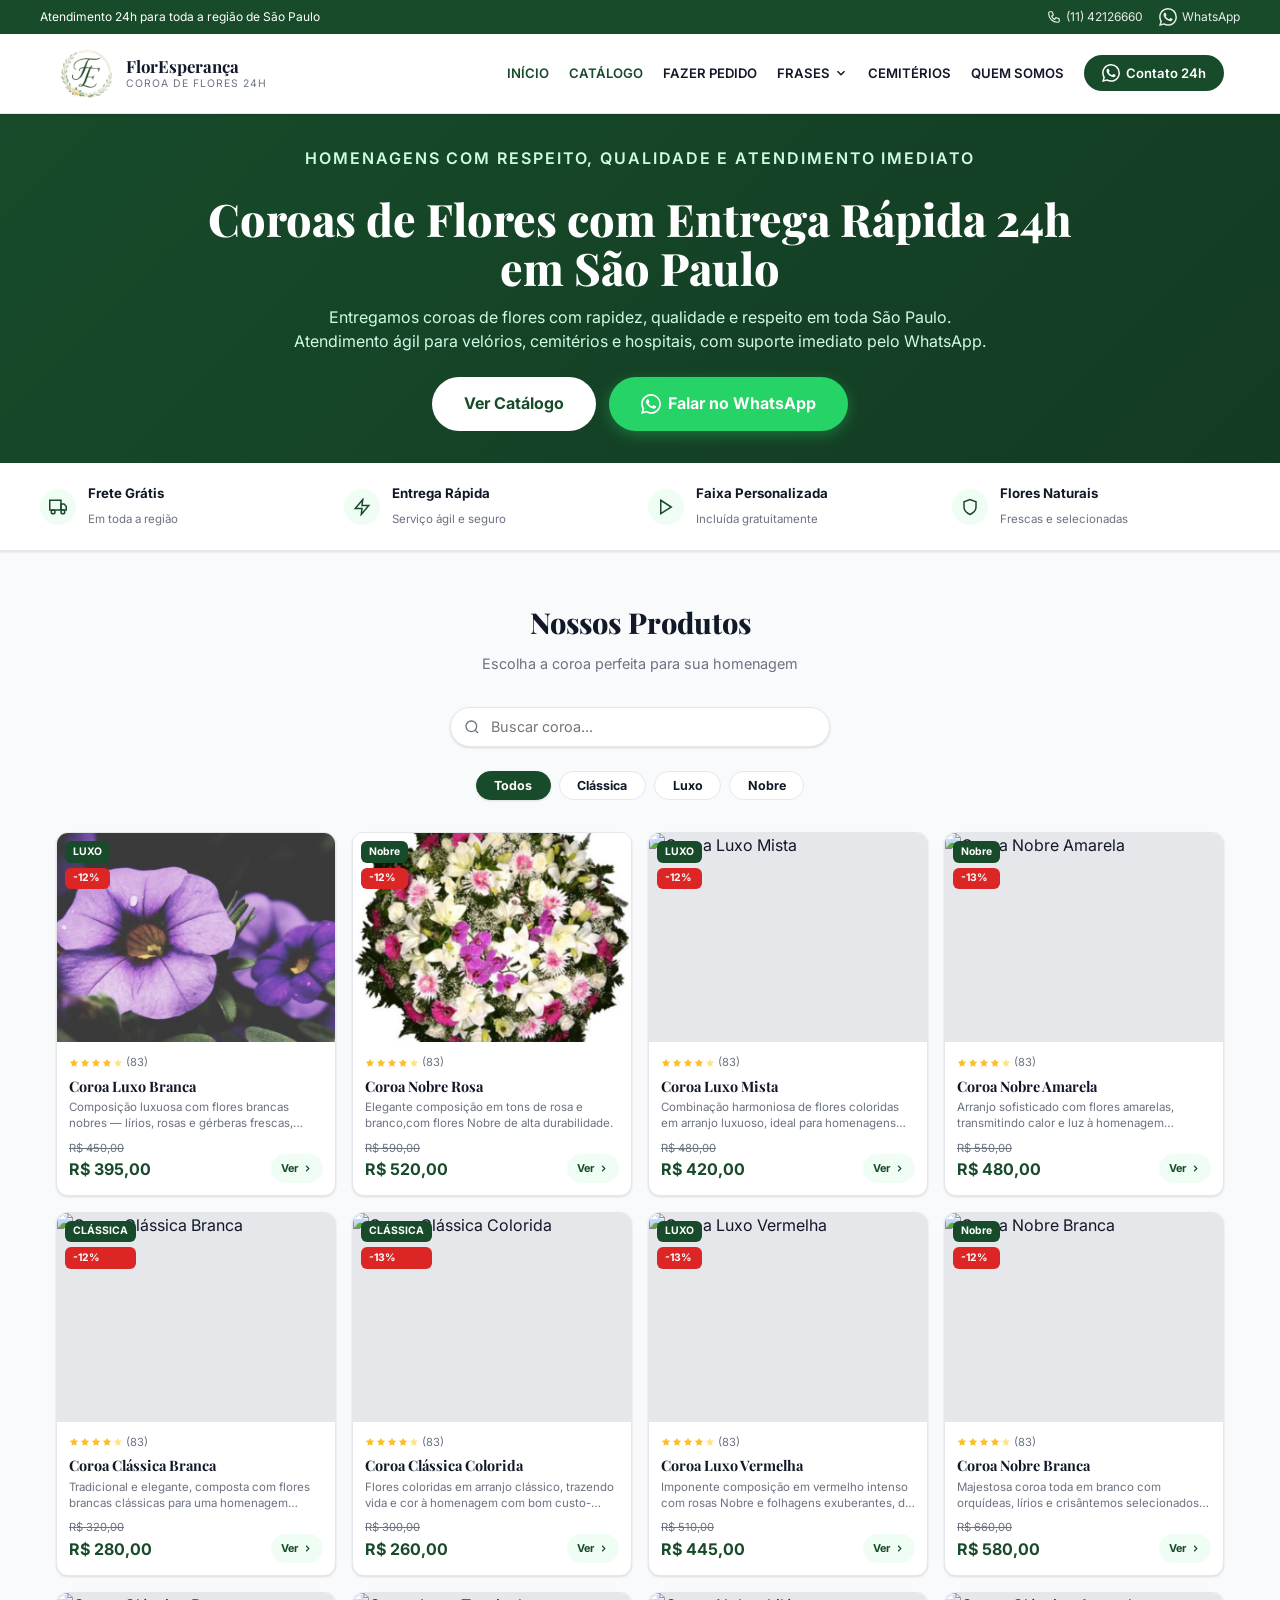
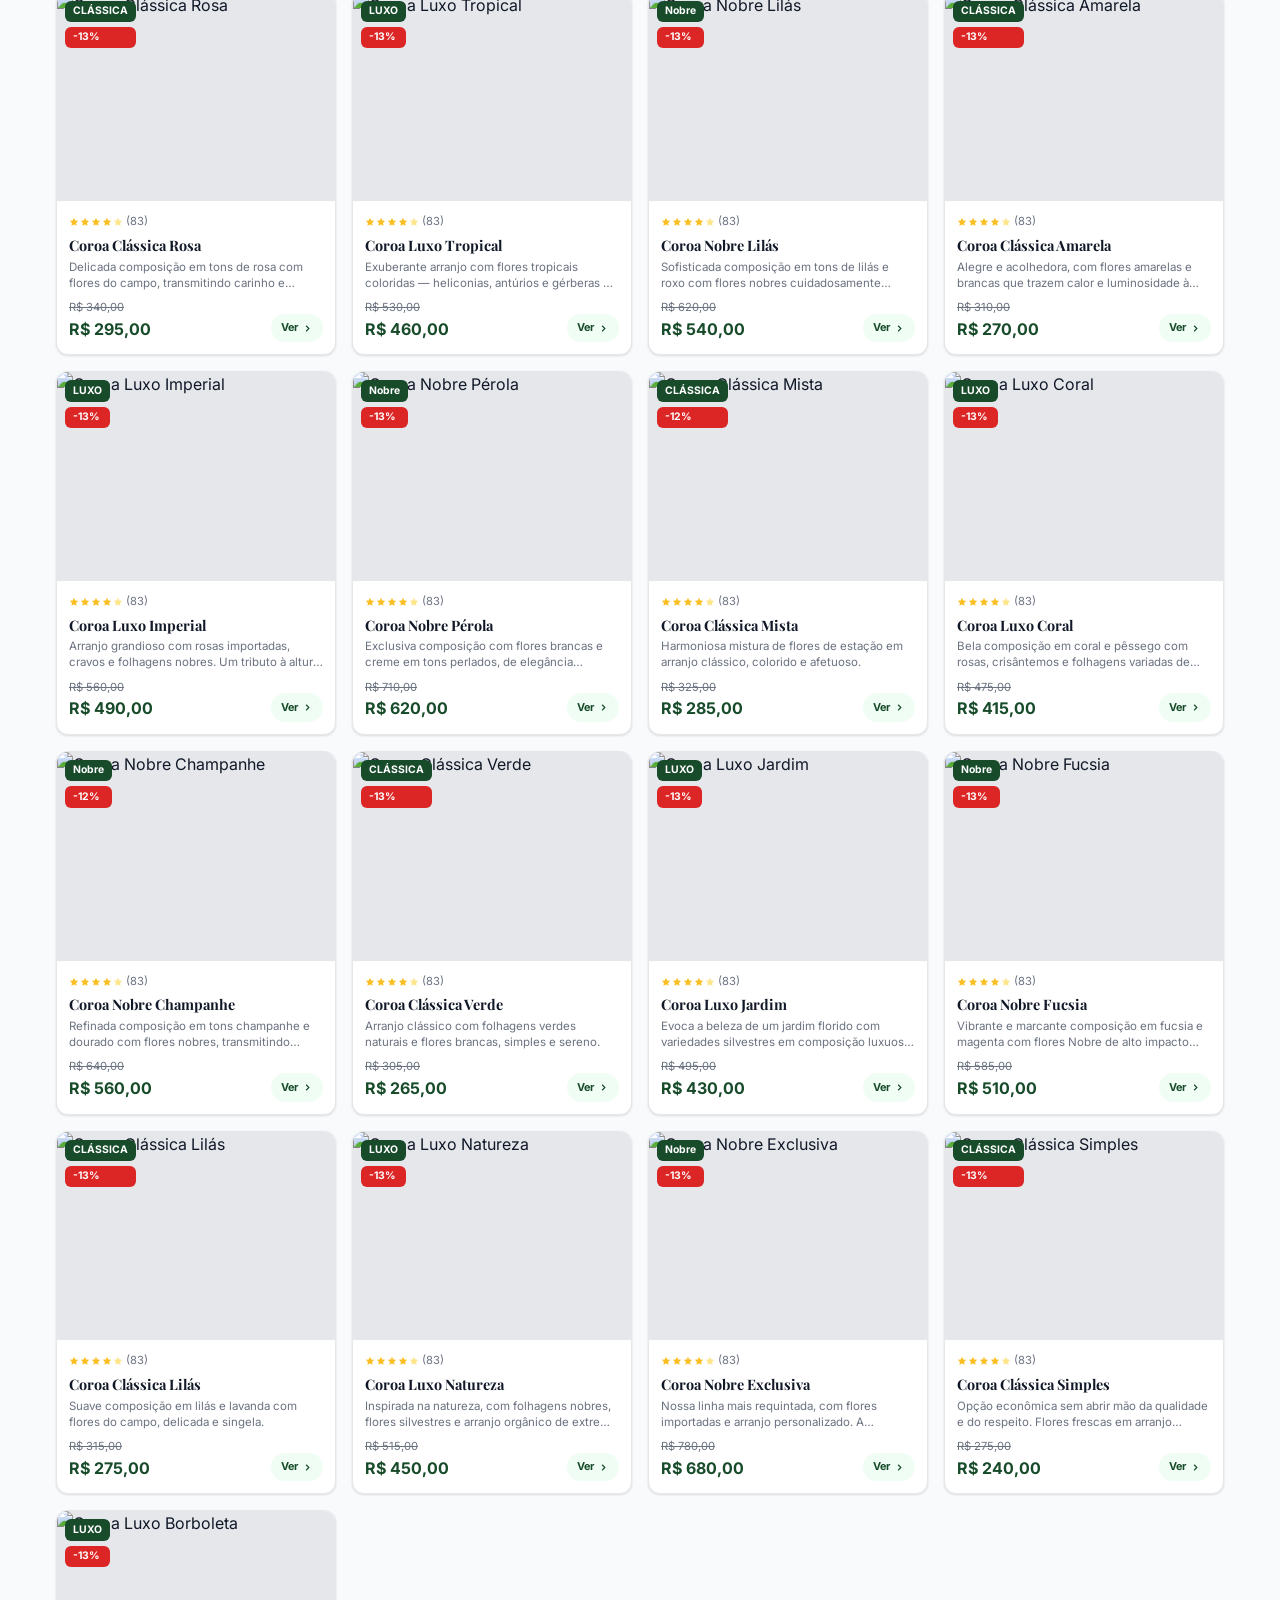
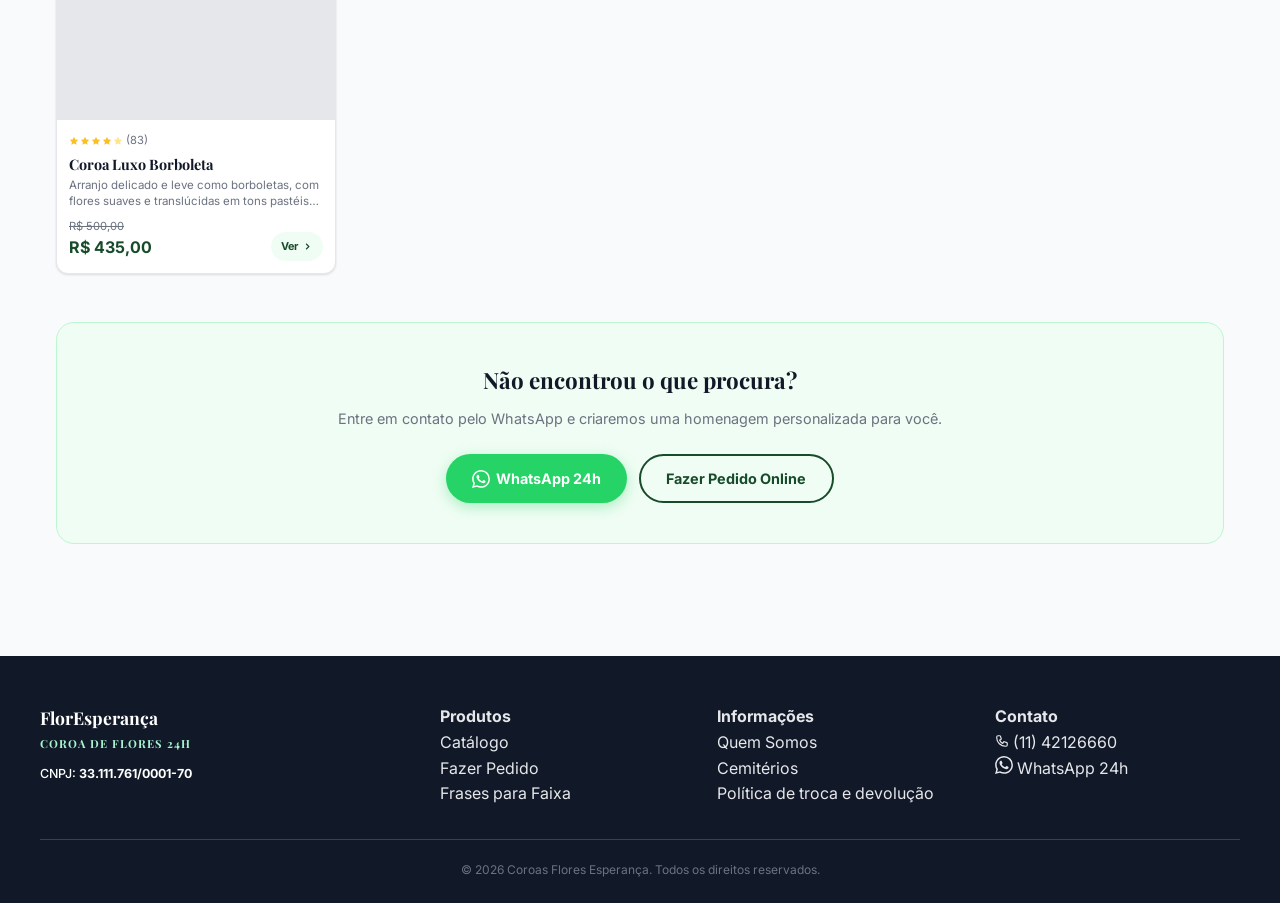
==== commit 5395f287: "Update hero section heading with span for emphasis" ====
--- a/index.html
+++ b/index.html
@@ -15,7 +15,7 @@
   <!-- Hero -->
   <section class="hero">
      <p class="hero__tag">Homenagens com respeito, qualidade e atendimento imediato</p>
-    <h1>Coroas de Flores com Entrega Rápida 24h <br>
+    <h1>Coroas de Flores com Entrega Rápida <span class="gold">24h</span> <br>
    em São Paulo<br></h1>
     <p>
 Entregamos coroas de flores com rapidez, qualidade e respeito em toda São Paulo. 
--- a/css/style.css
+++ b/css/style.css
@@ -4,7 +4,7 @@
 /* ─── VARIABLES ───────────────────────────────────────── */
 :root {
   --primary:     #174b2a;
-  --primary-dk:  #2a8d4e;
+  --primary-dk:  #133b23;
   --primary-lt:  #22c55e;
   --primary-bg:  #f0fdf4;
   --primary-br:  #bbf7d0;
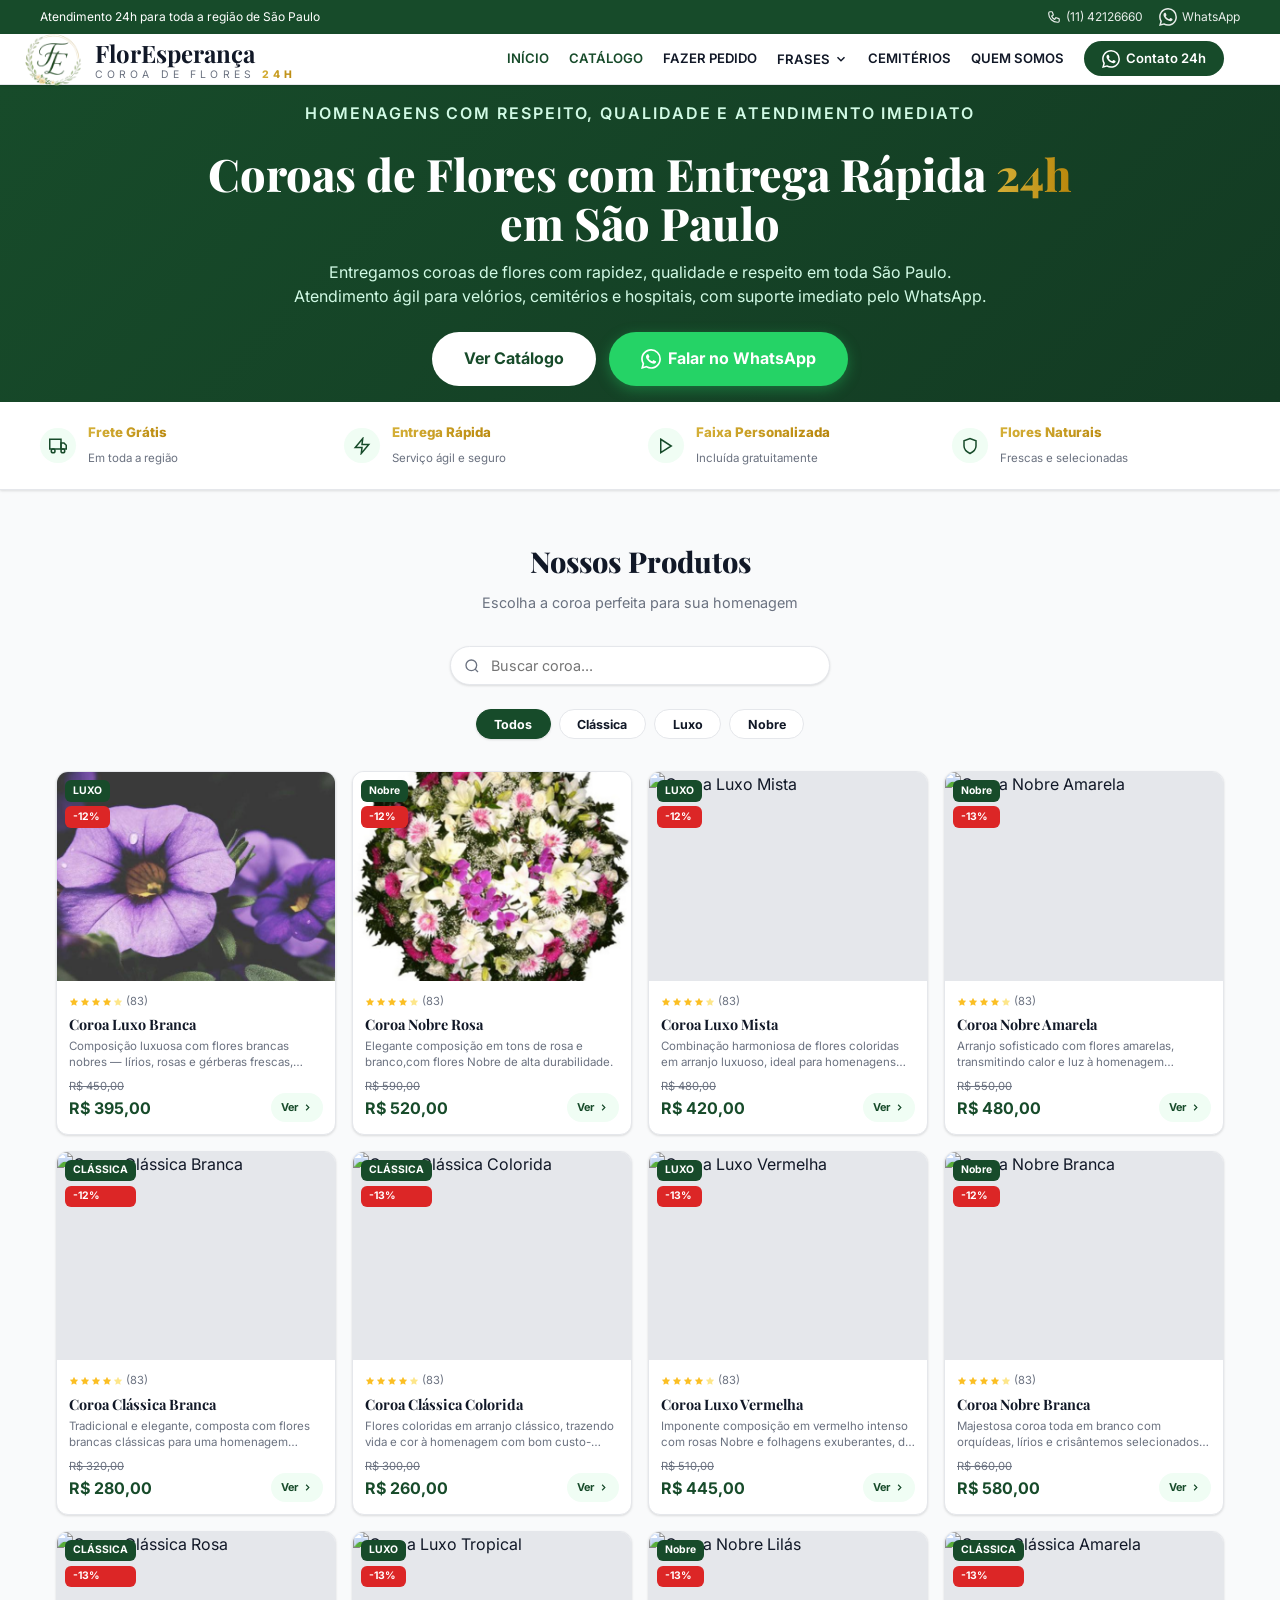
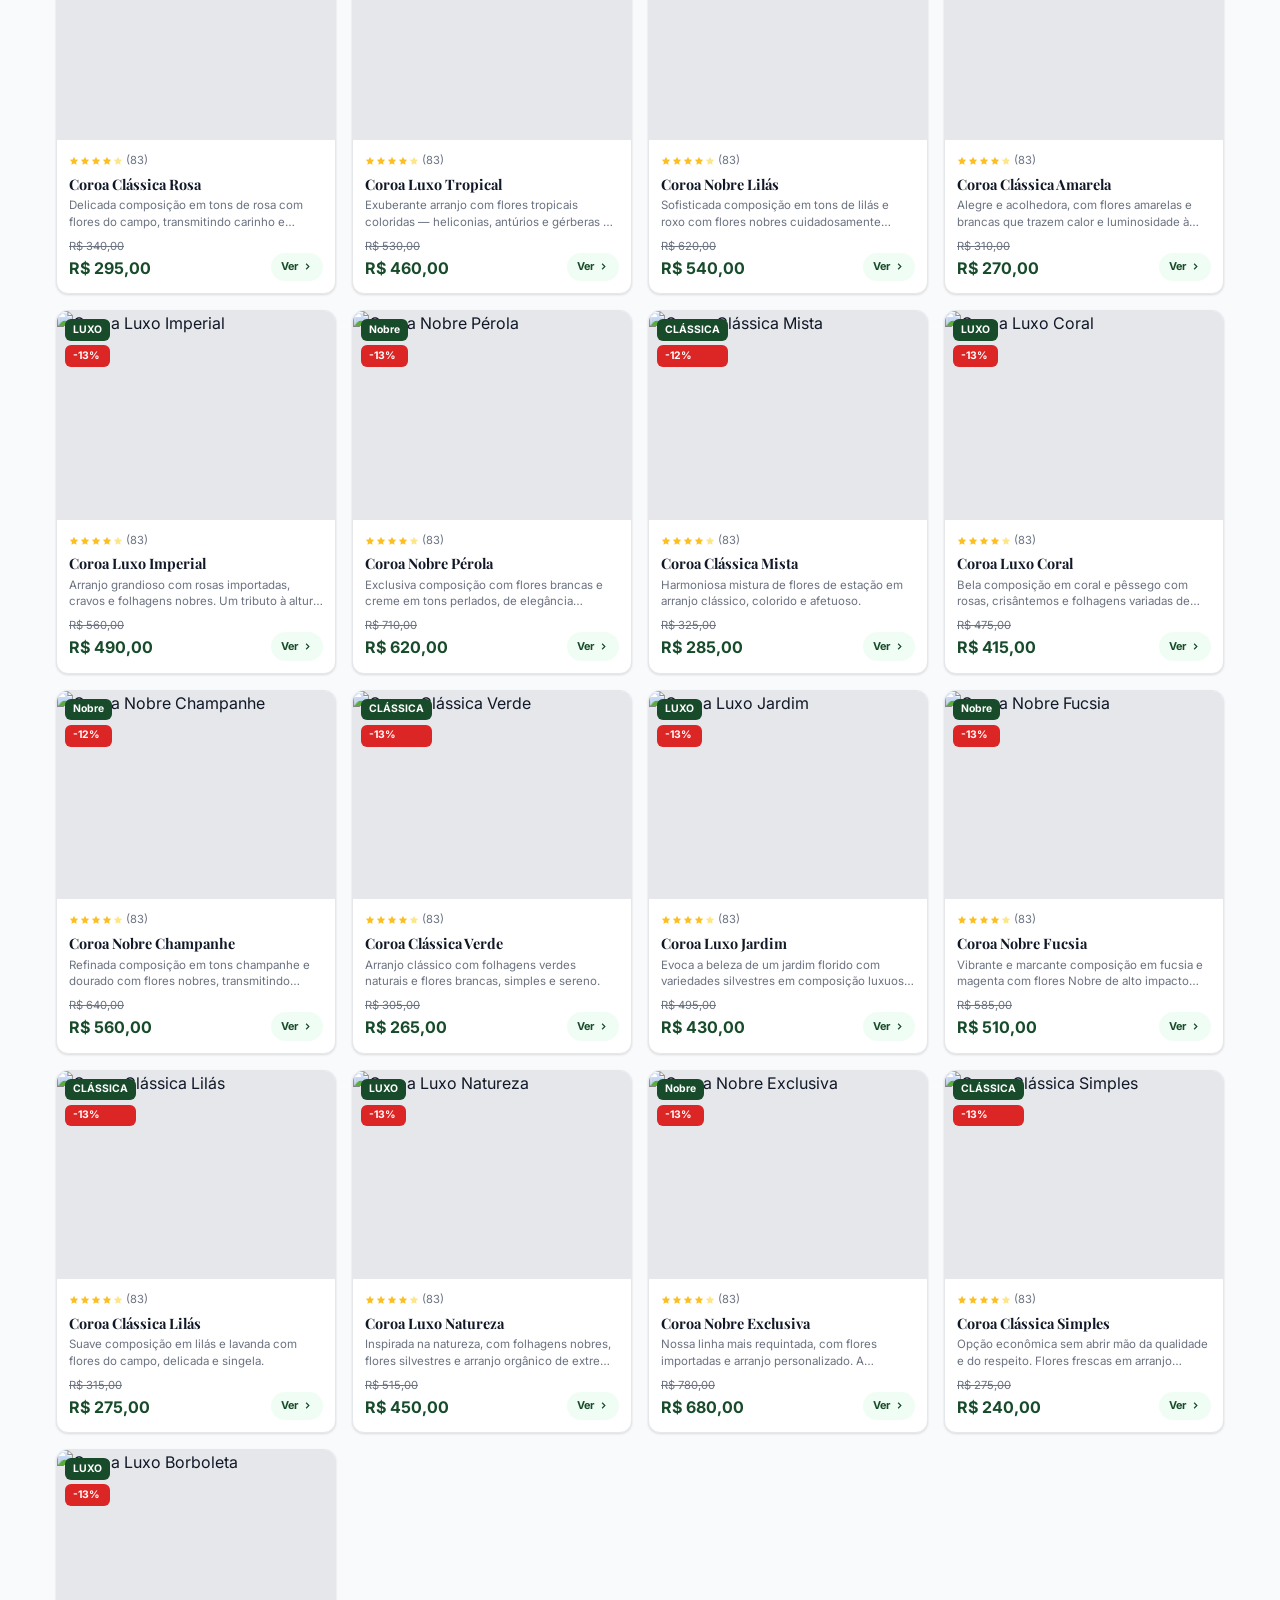
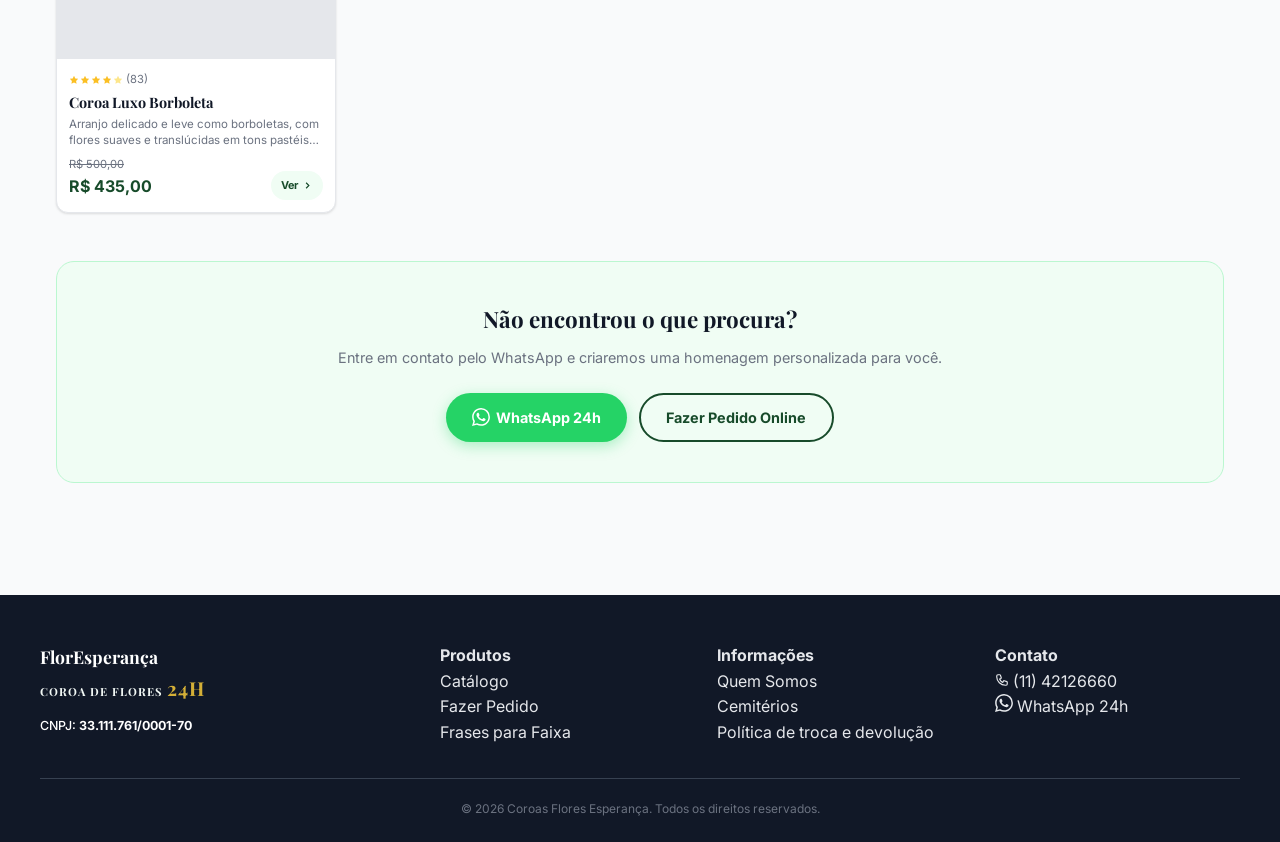
==== commit 7b5152d6: "Highlight feature titles in gold" ====
--- a/index.html
+++ b/index.html
@@ -41,19 +41,19 @@
     <div class="features-bar__grid">
       <div class="feature-item">
         <div class="feature-item__icon"><svg viewBox="0 0 24 24" fill="none" stroke="currentColor" stroke-width="2"><rect x="1" y="3" width="15" height="13"/><polygon points="16 8 20 8 23 11 23 16 16 16 16 8"/><circle cx="5.5" cy="18.5" r="2.5"/><circle cx="18.5" cy="18.5" r="2.5"/></svg></div>
-        <div><strong>Frete Grátis</strong><span>Em toda a região</span></div>
+       <div> <strong class="gold">Frete Grátis</strong><span>Em toda a região</span></div>
       </div>
       <div class="feature-item">
         <div class="feature-item__icon"><svg viewBox="0 0 24 24" fill="none" stroke="currentColor" stroke-width="2"><polygon points="13 2 3 14 12 14 11 22 21 10 12 10 13 2"/></svg></div>
-        <div><strong>Entrega Rápida</strong><span>Serviço ágil e seguro</span></div>
+       <div><strong class="gold">Entrega Rápida</strong><span>Serviço ágil e seguro</span></div>
       </div>
       <div class="feature-item">
         <div class="feature-item__icon"><svg viewBox="0 0 24 24" fill="none" stroke="currentColor" stroke-width="2"><path d="M5 3l14 9-14 9V3z"/></svg></div>
-        <div><strong>Faixa Personalizada</strong><span>Incluída gratuitamente</span></div>
+        <div><strong class="gold">Faixa Personalizada</strong><span>Incluída gratuitamente</span></div>
       </div>
       <div class="feature-item">
         <div class="feature-item__icon"><svg viewBox="0 0 24 24" fill="none" stroke="currentColor" stroke-width="2"><path d="M12 22s8-4 8-10V5l-8-3-8 3v7c0 6 8 10 8 10z"/></svg></div>
-        <div><strong>Flores Naturais</strong><span>Frescas e selecionadas</span></div>
+        <div><strong class="gold">Flores Naturais</strong><span>Frescas e selecionadas</span></div>
       </div>
     </div>
   </section>
--- a/css/style.css
+++ b/css/style.css
@@ -52,6 +52,12 @@
   gap: .5rem;
   flex-wrap: wrap;
 }
+.gold {
+  background: linear-gradient(90deg,  #d4af37, #b8860b);
+  -webkit-background-clip: text;
+  -webkit-text-fill-color: transparent;
+  font-weight: 800;
+}
 .topbar__links { display: flex; gap: 1rem; align-items: center; }
 .topbar__links a { display: flex; align-items: center; gap: .3rem; opacity: .9; }
 .topbar__links a:hover { opacity: 1; text-decoration: underline; }
@@ -66,26 +72,50 @@
   border-bottom: 1px solid var(--border);
   box-shadow: var(--shadow-sm);
 }
+/* --- DEIXAR A FAIXA BRANCA BEM FINA --- */
 .header__inner {
   max-width: 1200px;
   margin: 0 auto;
-  padding: .6rem 1rem;
-  display: flex;
-  align-items: center;
-  justify-content: space-between;
-  gap: 1rem;
+  padding: 0 1rem;
+  height: 50px; /* Altura bem reduzida para a faixa branca */
+  display: flex;
+  align-items: center;
+  justify-content: flex-end; /* Empurra o menu para a direita */
 }
 .brand {
+  position: absolute; /* permite mover livremente */
+  left: 20px; /* <-- mexa aqui para mover para esquerda/direita */
+  top: 50%;
+  transform: translateY(-50%);
+  
   display: flex;
   align-items: center;
   gap: .6rem;
   flex-shrink: 0;
 }
-.brand img { width: 60px; height: 60px; transition: transform var(--transition); }
-.brand:hover img { transform: scale(1.08); }
-.brand__text { line-height: 1.25; }
-.brand__name { font-family: var(--font-serif); font-weight: 700; font-size: 1.05rem; color: var(--text); }
-.brand__tagline { font-size: .65rem; color: var(--muted); text-transform: uppercase; letter-spacing: .1em; }
+.brand img { 
+ width: 65px;
+ height: 65px;
+ transition: transform var(--transition); }
+
+.brand:hover img { 
+transform: scale(1.08); 
+}
+
+.brand__text {
+ line-height: 1.25;
+ }
+
+.brand__name { 
+  font-family: var(--font-serif); 
+  font-weight: 700; 
+  font-size: 1.50rem;
+  color: var(--text); }
+
+.brand__tagline { font-size: .65rem; 
+  color: var(--muted); 
+  text-transform: uppercase; 
+  letter-spacing: .4em; }
 
 /* Desktop nav */
 .nav-desktop { display: flex; align-items: center; gap: 1.25rem; }
@@ -148,8 +178,9 @@
 .nav-dropdown:hover .frases-mega { opacity: 1; visibility: visible; }
 .frases-mega__header {
   display: flex;
-  justify-content: space-between;
-  align-items: center;
+  justify-content: flex-start;
+  align-items: center;
+  gap: 1rem;
   padding: .75rem 1.25rem;
   background: var(--primary-bg);
   border-bottom: 1px solid var(--border);
@@ -257,7 +288,7 @@
   background: linear-gradient(135deg, var(--primary), var(--primary-dk));
   color: #fff;
   /* Padding reduzido: 2rem em cima/baixo e 1rem nas laterais */
-  padding: 2rem 1rem; 
+  padding: 1rem 1rem; 
   text-align: center;
   min-height: auto; /* Garante que não haja altura mínima forçada */
 }
@@ -274,7 +305,7 @@
 .hero h1 {
   font-family: var(--font-serif);
   /* Diminuí o tamanho máximo para 2.8rem para não "gritar" na tela */
-  font-size: clamp(1.8rem, 4vw, 2.8rem); 
+  font-size: clamp(1.0rem, 4vw, 2.8rem); 
   font-weight: 800;
   line-height: 1.1;
   /* Largura aumentada para o texto não ficar estreito */
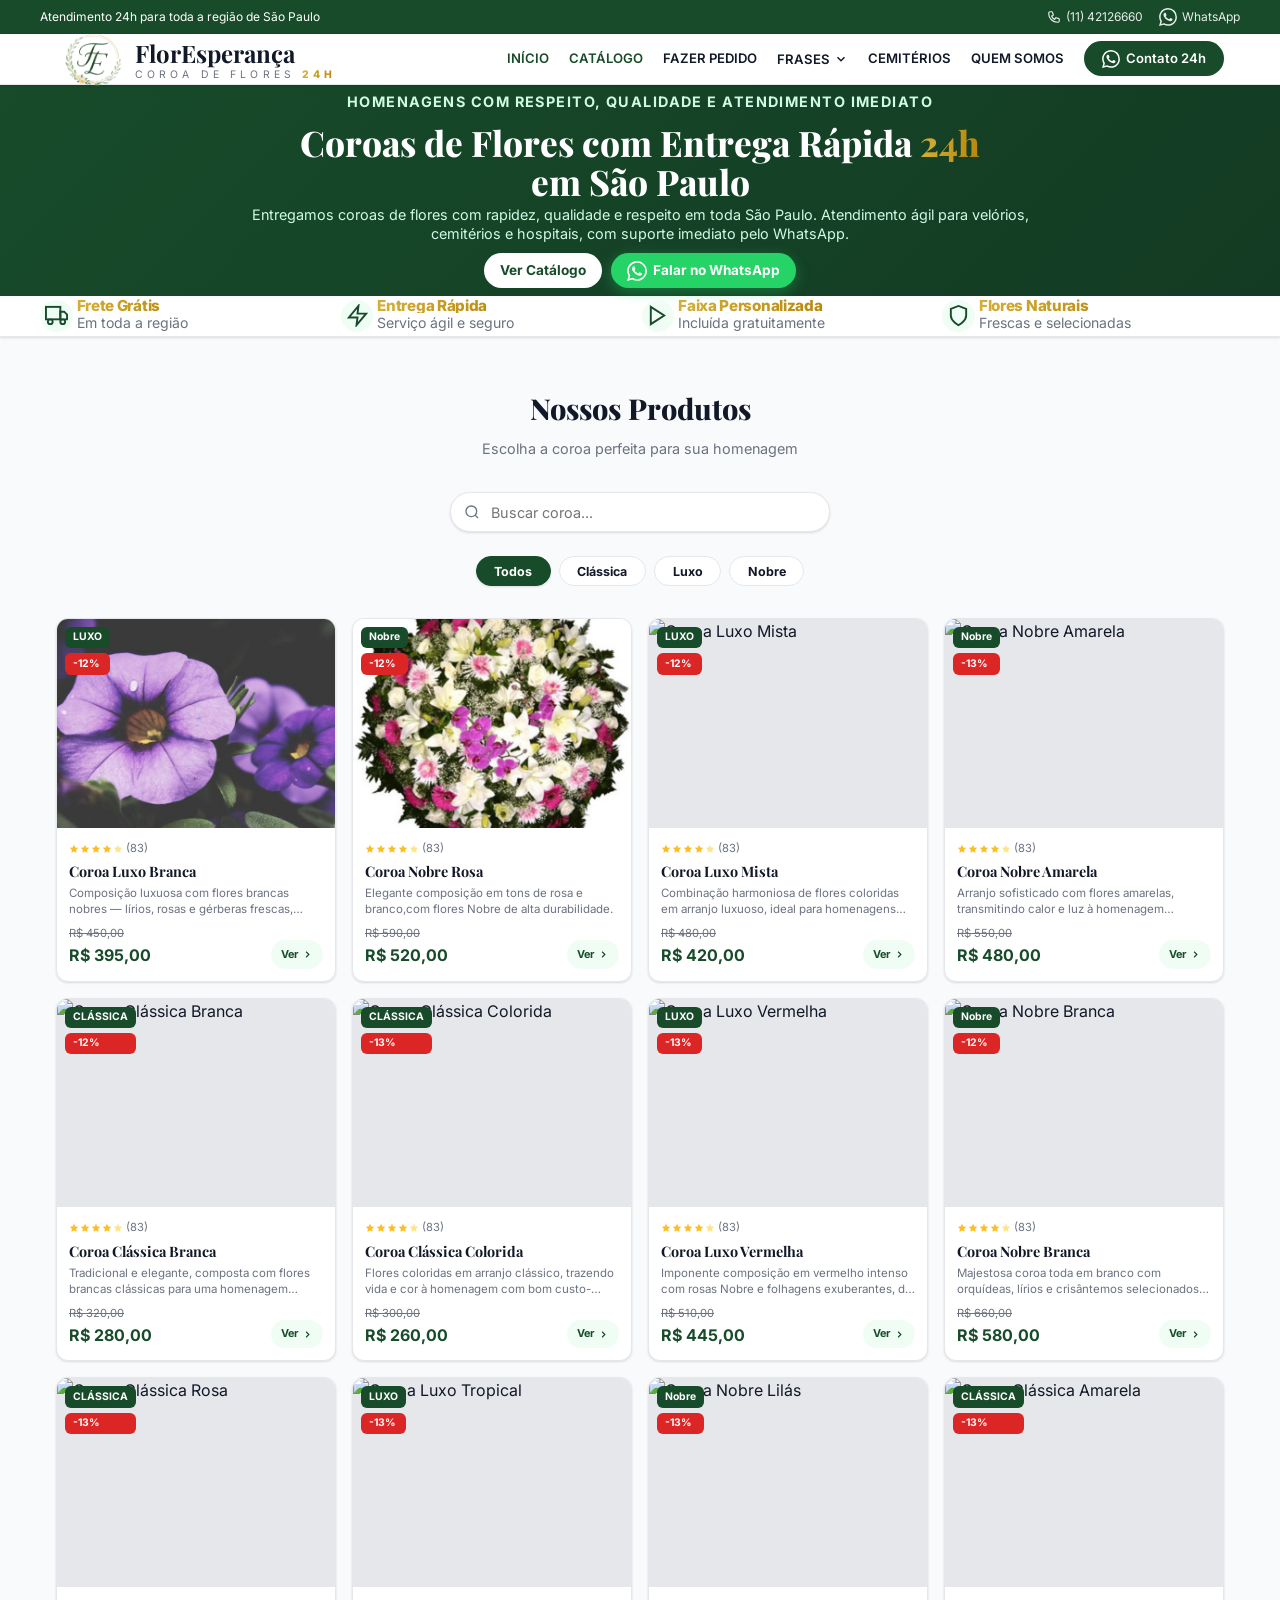
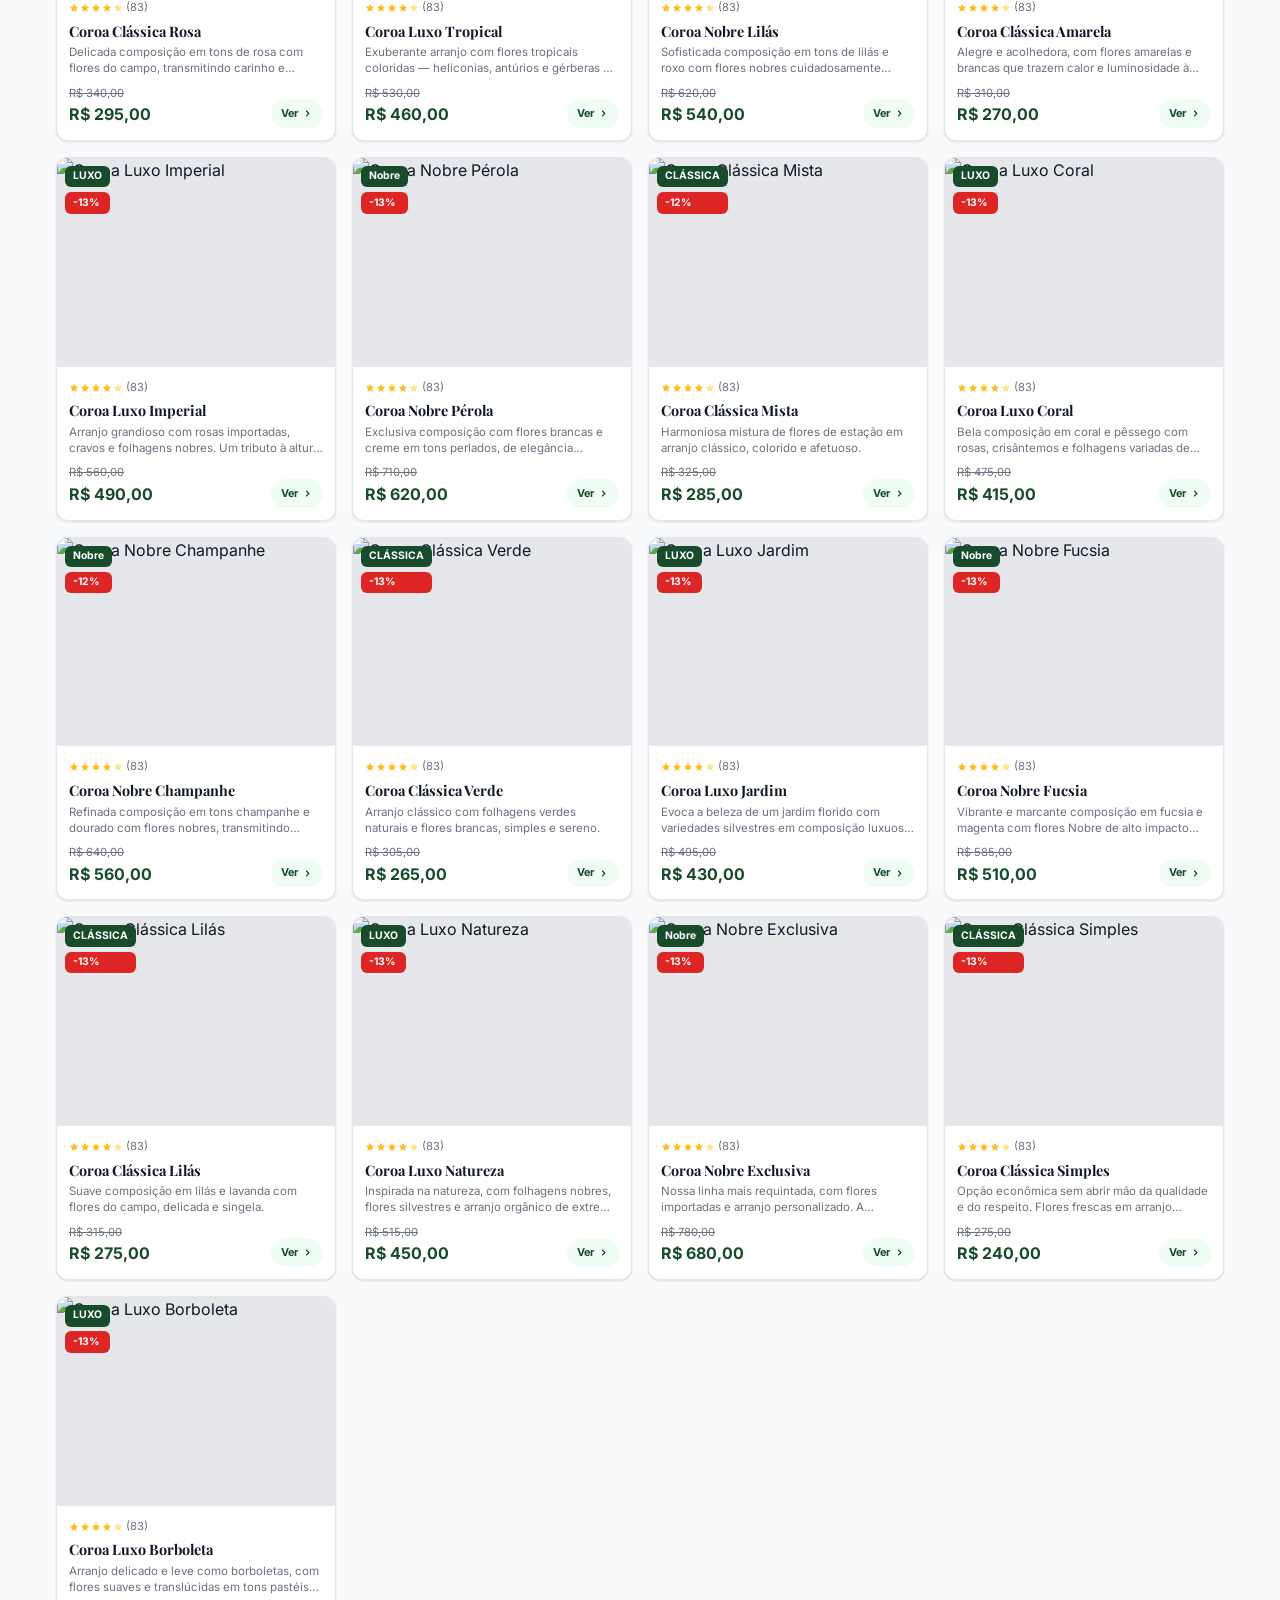
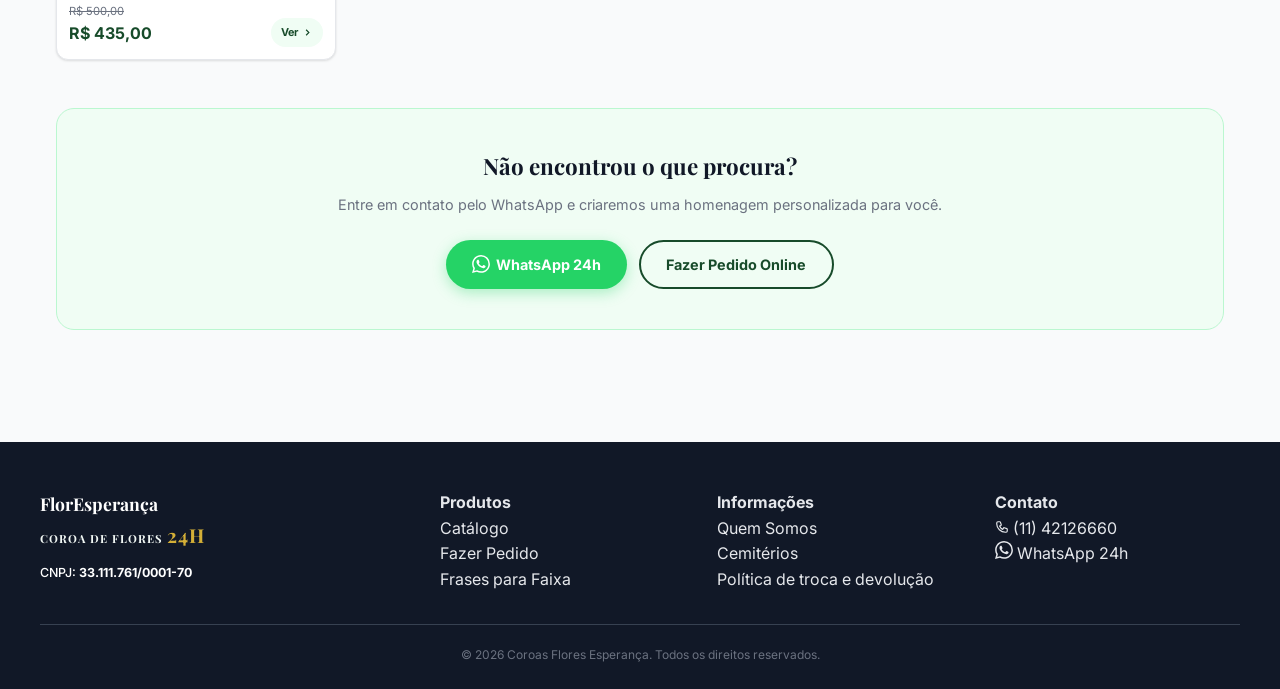
==== commit 88237be8: "Update hero section heading in index.html" ====
--- a/index.html
+++ b/index.html
@@ -15,8 +15,10 @@
   <!-- Hero -->
   <section class="hero">
      <p class="hero__tag">Homenagens com respeito, qualidade e atendimento imediato</p>
-    <h1>Coroas de Flores com Entrega Rápida <span class="gold">24h</span> <br>
-   em São Paulo<br></h1>
+    <h1>
+  Coroas de Flores com Entrega&nbsp;Rápida <span class="gold">24h</span><br>
+  em São Paulo
+</h1>
     <p>
 Entregamos coroas de flores com rapidez, qualidade e respeito em toda São Paulo. 
 Atendimento ágil para velórios, cemitérios e hospitais, com suporte imediato pelo WhatsApp.
--- a/css/style.css
+++ b/css/style.css
@@ -81,6 +81,7 @@
   display: flex;
   align-items: center;
   justify-content: flex-end; /* Empurra o menu para a direita */
+  position: relative;
 }
 .brand {
   position: absolute; /* permite mover livremente */
@@ -116,6 +117,7 @@
   color: var(--muted); 
   text-transform: uppercase; 
   letter-spacing: .4em; }
+
 
 /* Desktop nav */
 .nav-desktop { display: flex; align-items: center; gap: 1.25rem; }
@@ -180,7 +182,7 @@
   display: flex;
   justify-content: flex-start;
   align-items: center;
-  gap: 1rem;
+   gap: 1rem;
   padding: .75rem 1.25rem;
   background: var(--primary-bg);
   border-bottom: 1px solid var(--border);
@@ -190,7 +192,7 @@
 .frases-mega__grid {
   display: grid;
   grid-template-columns: 1fr 1fr;
-  divide: var(--border);
+  
 }
 .frases-mega__col { padding: .9rem 1.1rem; border-right: 1px solid var(--border); }
 .frases-mega__col:last-child { border-right: none; }
@@ -287,56 +289,69 @@
 .hero {
   background: linear-gradient(135deg, var(--primary), var(--primary-dk));
   color: #fff;
-  /* Padding reduzido: 2rem em cima/baixo e 1rem nas laterais */
-  padding: 1rem 1rem; 
+  /* Padding mínimo: apenas o suficiente para o texto não encostar na borda */
+  padding: 0.5rem 1rem; 
   text-align: center;
-  min-height: auto; /* Garante que não haja altura mínima forçada */
+  min-height: auto;
 }
 
 .hero__tag { 
-  font-size: 0.7rem; 
-  font-weight: 600; 
+  font-size: 0.65rem; /* Tag menor */
+  font-weight: 700; 
   text-transform: uppercase; 
-  letter-spacing: .12em; 
+  letter-spacing: .1em; 
   color: #a7f3d0; 
-  margin-bottom: 0.5rem; 
+  margin-bottom: 0.1rem; /* Quase sem espaço para o título */
 }
 
 .hero h1 {
   font-family: var(--font-serif);
-  /* Diminuí o tamanho máximo para 2.8rem para não "gritar" na tela */
-  font-size: clamp(1.0rem, 4vw, 2.8rem); 
+  /* Aumentamos o max-width para o título tentar ficar em menos linhas */
+  max-width: 1000px; 
+  font-size: clamp(1.2rem, 5vw, 2.2rem); 
   font-weight: 800;
-  line-height: 1.1;
-  /* Largura aumentada para o texto não ficar estreito */
-  max-width: 900px; 
-  margin: 0 auto 0.8rem;
-  text-wrap: balance;
+  line-height: 1.1; /* Linhas bem juntas */
+  margin: 0 auto 0.3rem;
 }
 
 .hero p { 
   color: #d1fae5; 
-  font-size: 1rem; 
-  /* Largura do parágrafo aumentada para fluir melhor */
-  max-width: 700px; 
-  margin: 0 auto 1.5rem; 
-  line-height: 1.5; 
+  font-size: 0.9rem; 
+  max-width: 850px; /* Mais largo para o texto "subir" e ocupar menos linhas */
+  margin: 0 auto 0.8rem; 
+  line-height: 1.3; 
 }
 
 .hero__actions { 
   display: flex; 
-  flex-wrap: wrap; 
-  gap: 0.8rem; 
-  justify-content: center; 
-}
-
-/* Ajuste específico para celulares para o hero não ocupar a tela toda */
+  gap: 0.6rem; 
+  justify-content: center;
+  margin-top: -0.2rem; /* Puxa os botões um pouco para cima */
+}
+
+/* Ajuste nos botões para ficarem menores e não forçarem a altura */
+.hero__actions .btn {
+  padding: 0.4rem 1rem;
+  font-size: 0.85rem;
+}
+
+/* No Mobile, onde tudo costuma esticar */
 @media (max-width: 768px) {
   .hero {
-    padding: 1.5rem 1rem;
-  }
+    padding: 0.6rem 0.5rem;
+  }
+
   .hero h1 {
-    font-size: 1.6rem;
+    font-size: 1.1rem;
+    line-height: 1.15;
+    max-width: 95%;
+    margin: 0 auto;
+  }
+
+  .hero p {
+    font-size: 0.85rem;
+    margin-bottom: 0.6rem;
+    line-height: 1.4;
   }
 }
 /* ─── BUTTONS ─────────────────────────────────────────── */
@@ -369,14 +384,95 @@
 .btn--lg { padding: .9rem 2rem; font-size: 1rem; }
 
 /* ─── FEATURES BAR ────────────────────────────────────── */
-.features-bar { background: var(--white); border-bottom: 1px solid var(--border); padding: 1.25rem 1rem; box-shadow: var(--shadow-sm); }
-.features-bar__grid { max-width: 1200px; margin: 0 auto; display: grid; grid-template-columns: repeat(4, 1fr); gap: 1rem; }
-.feature-item { display: flex; align-items: center; gap: .75rem; }
-.feature-item__icon { background: var(--primary-bg); padding: .55rem; border-radius: var(--radius-full); color: var(--primary); flex-shrink: 0; display: flex; }
-.feature-item__icon svg { width: 18px; height: 18px; }
-.feature-item strong { font-size: .83rem; display: block; color: var(--text); }
-.feature-item span { font-size: .72rem; color: var(--muted); }
-
+.features-bar { 
+  background: var(--white);
+  border-bottom: 1px solid var(--border); 
+  padding: 0.15rem 1rem; 
+  box-shadow: var(--shadow-sm); 
+}
+
+.features-bar__grid {
+  max-width: 1200px; 
+  margin: 0 auto; 
+  display: grid; 
+  grid-template-columns: repeat(4, 1fr); 
+  gap: 0.2rem; /* Reduzi o espaço entre os 4 blocos */
+}
+
+.feature-item {
+  display: flex; 
+  align-items: center; 
+  gap: 0.25rem; /* APROXIMA O ÍCONE DO TEXTO: Reduzido de .75rem para .25rem */
+}
+
+.feature-item__icon { 
+  background: var(--primary-bg);
+  padding: 0.3rem; /* DIMINUI O CÍRCULO VERDE: Reduzido de .55rem para .3rem */
+  border-radius: var(--radius-full); 
+  color: var(--primary); 
+  flex-shrink: 0; 
+  display: flex; 
+}
+
+.feature-item__icon svg { 
+  width: 23px; /* Ícone levemente menor para não forçar a altura */
+  height: 23px;
+}
+
+.feature-item strong { 
+  font-size: 0.95rem; 
+  display: block;
+  color: var(--text);
+  line-height: 1; /* COLA AS LINHAS: Valor menor que 1 "espreme" o texto */
+  margin-bottom: 0; 
+  letter-spacing: -0.02em; /* Aproxima as letras uma da outra */
+}
+
+.feature-item span { 
+  font-size: 0.88rem; 
+  color: var(--muted);
+  line-height: 1.5; /* COLA AS LINHAS */
+  display: block;
+  margin-top: -1px; /* PUXA O TEXTO PARA CIMA: Elimina qualquer folga restante */
+  
+}
+@media (max-width: 768px) {
+  /* Diminuir a barra inteira no celular */
+  .features-bar { 
+    padding: 0.3rem 0.5rem !important; 
+  }
+
+  /* Faz os itens ficarem mais compactos horizontalmente */
+  .features-bar__grid {
+    gap: 0.4rem !important;
+    display: grid;
+    /* Isso garante que fiquem 2 itens por linha no celular, sem quebrar o layout */
+    grid-template-columns: repeat(2, 1fr); 
+  }
+
+  /* Ajustar o texto para não ocupar espaço demais */
+  .feature-item strong {
+    font-size: 0.75rem !important; /* Letra um pouco menor no celular */
+    line-height: 1.1;
+    word-spacing: 1px; /* No celular, muito espaço entre palavras pode quebrar a linha */
+  }
+
+  .feature-item span {
+    font-size: 0.65rem !important;
+    line-height: 1;
+    word-spacing: 1px;
+  }
+  
+  /* Diminuir o ícone no celular para a barra não esticar */
+  .feature-item__icon {
+    padding: 0.2rem !important;
+  }
+  
+  .feature-item__icon svg {
+    width: 14px !important;
+    height: 14px !important;
+  }
+}
 /* ─── CATALOG ─────────────────────────────────────────── */
 .catalog { max-width: 1200px; margin: 0 auto; padding: 3rem 1rem; }
 .section-title { font-family: var(--font-serif); font-size: 1.8rem; font-weight: 800; color: var(--text); margin-bottom: .4rem; text-align: center; }
@@ -850,3 +946,55 @@
   .hero__actions { flex-direction: column; align-items: center; }
   .product-price__main { font-size: 1.8rem; }
 }
+.features {
+  display: grid;
+  grid-template-columns: repeat(4, 1fr);
+  gap: 1rem;
+}
+
+@media (max-width: 768px) {
+  .features {
+    grid-template-columns: repeat(2, 1fr);
+  }
+}@media (max-width: 768px) {
+  .hero {
+    padding: 1rem 0.8rem;
+  }
+
+  .hero h1 {
+    font-size: clamp(1.4rem, 6vw, 2rem);
+    line-height: 1.2;
+  }
+
+  .hero p {
+    font-size: 0.9rem;
+    max-width: 100%;
+  }
+}@media (max-width: 768px) {
+  .header__inner {
+    position: relative;
+    min-height: 60px;
+    align-items: center;
+  }
+}@media (max-width: 768px) {
+  .brand {
+    position: relative;
+    left: 0;
+    top: 0;
+    transform: none;
+  }
+
+  .header__inner {
+    height: auto;
+    min-height: 60px;
+    justify-content: space-between;
+    align-items: center;
+  }
+}@media (max-width: 768px) {
+  .brand {
+    position: relative;
+    left: 0;
+    top: 0;
+    transform: none;
+  }
+}
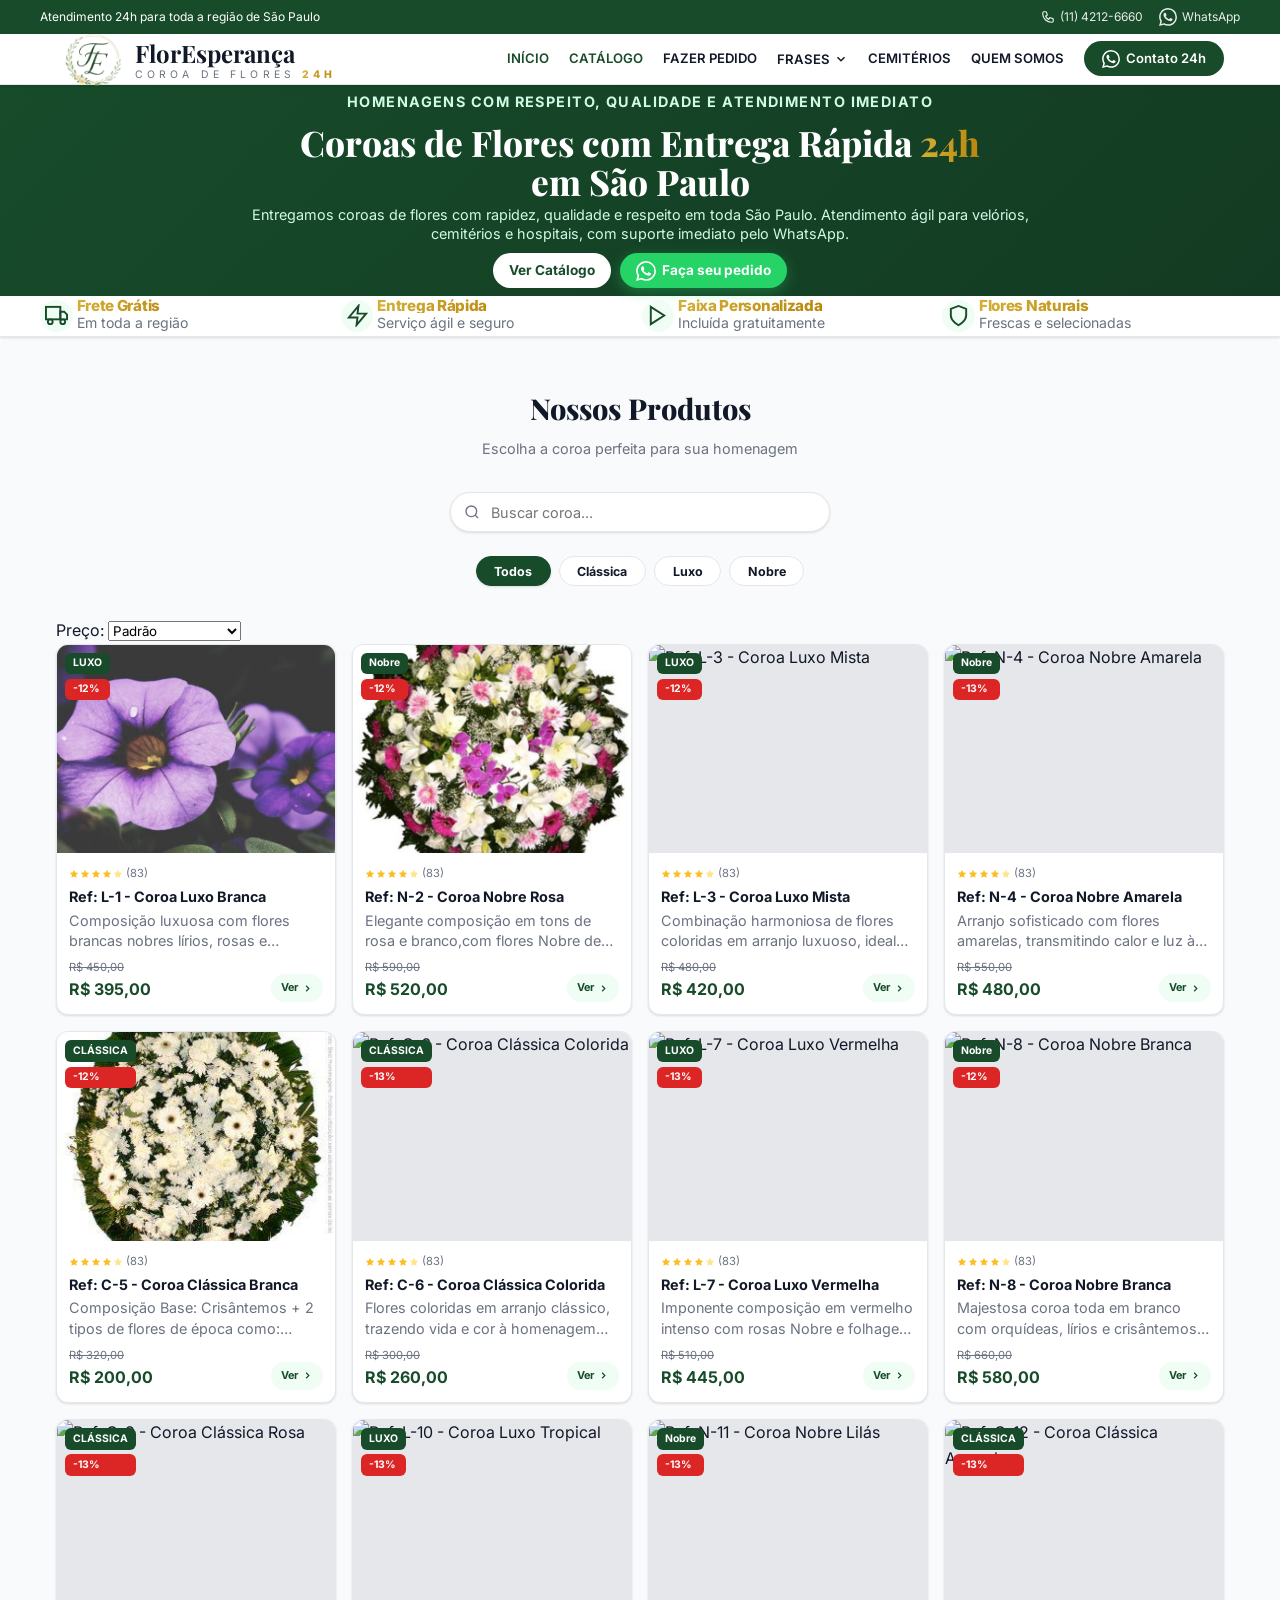
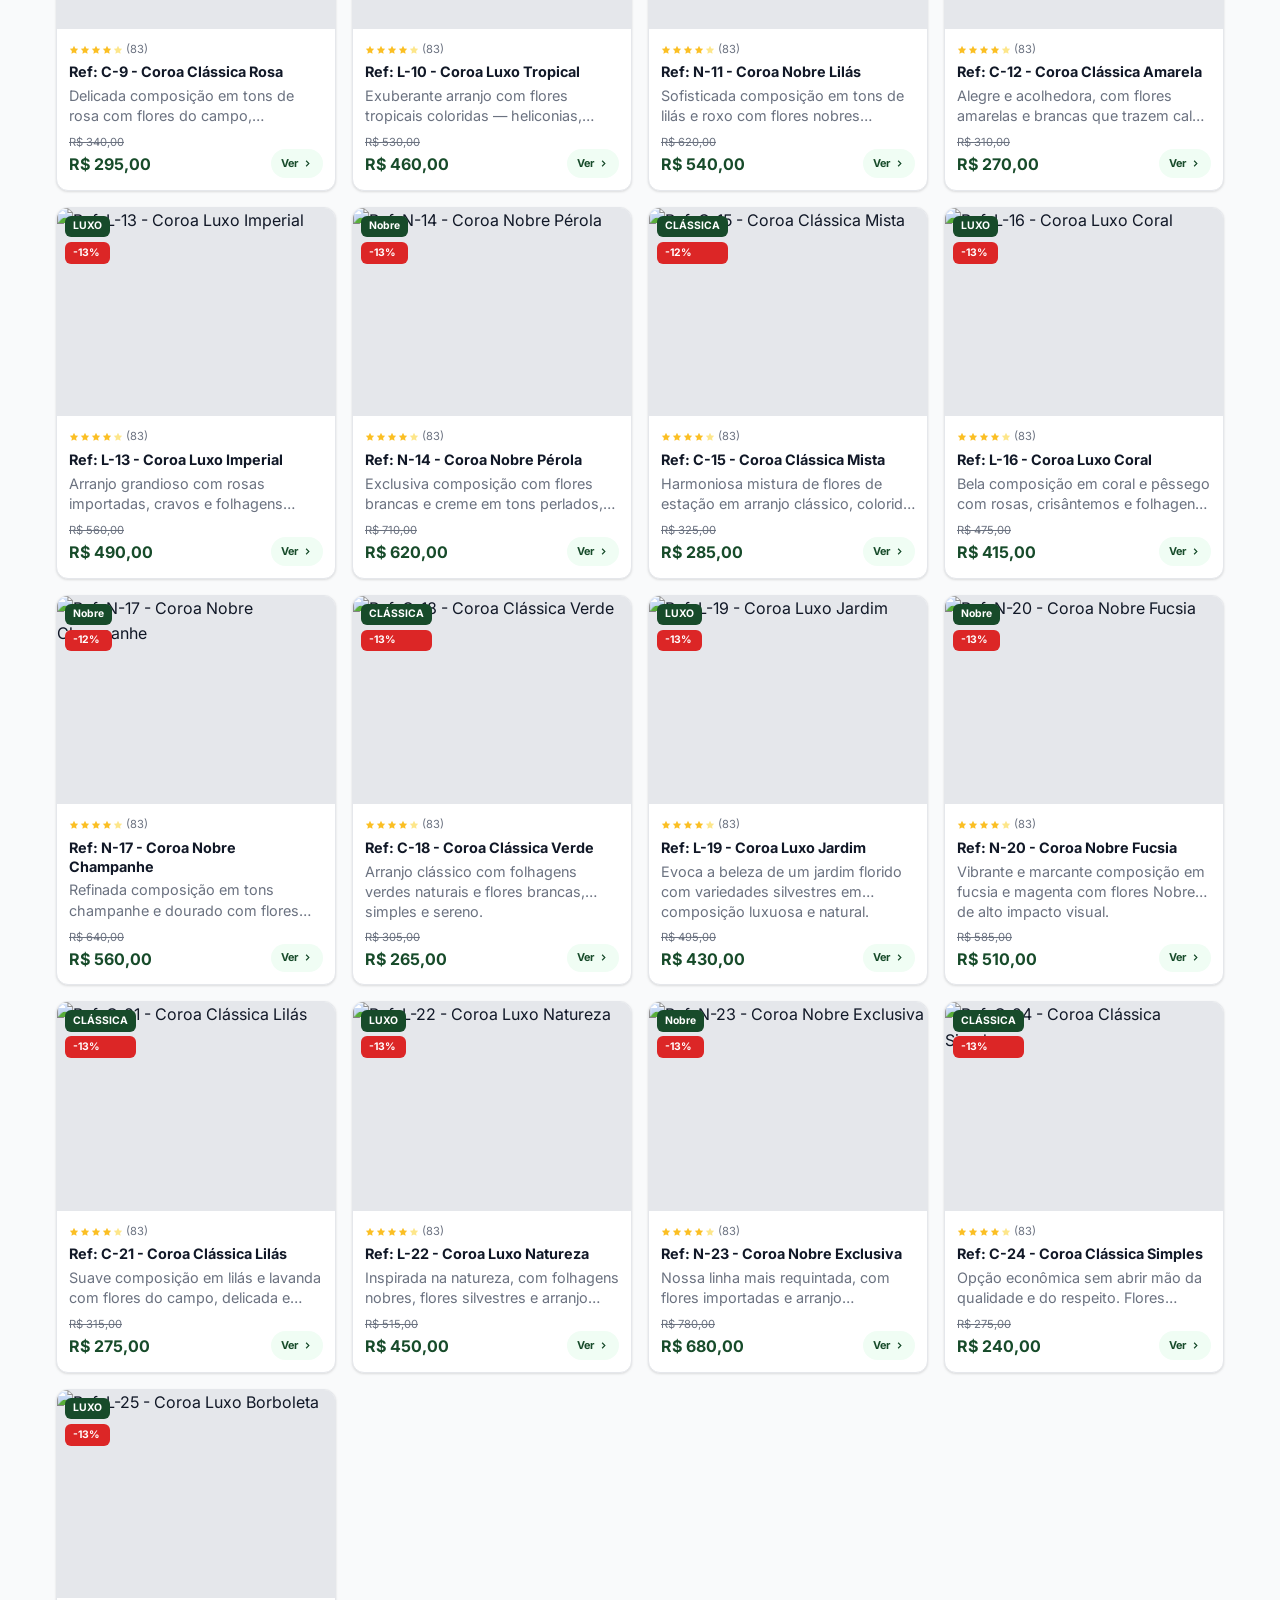
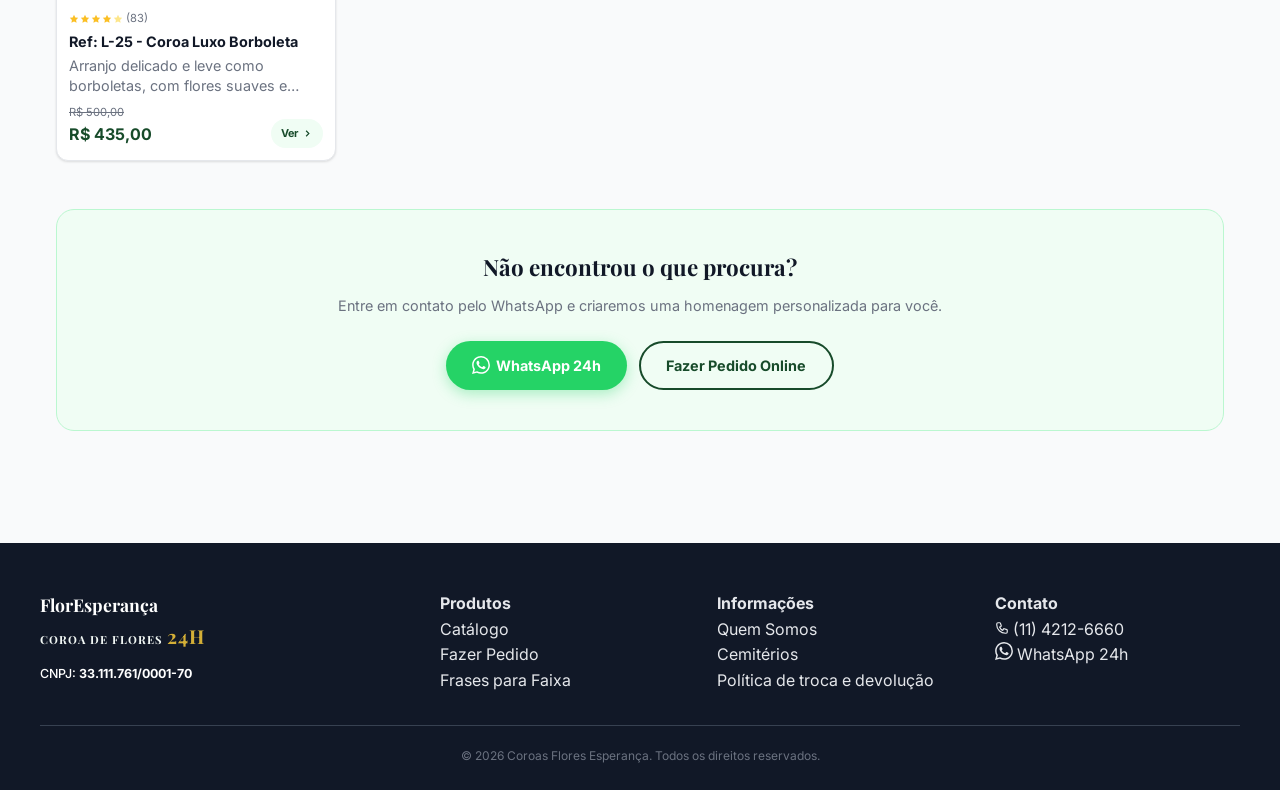
==== commit d3d93ffe: "Update index.html" ====
--- a/index.html
+++ b/index.html
@@ -3,9 +3,9 @@
 <head>
   <meta charset="UTF-8"/>
   <meta name="viewport" content="width=device-width, initial-scale=1.0"/>
-  <title>Coroas Floresperança – Coroa de Flores 24H</title>
- <link rel="shortcut icon" href="./imagens/Logo.png" type="image/png"/>
-<link rel="stylesheet" href="./css/style.css"/>
+  <title>FlorEsperança – Coroa de Flores 24H</title>
+  <link rel="shortcut icon" href="./imagens/Logo.png" type="image/png"/>
+  <link rel="stylesheet" href="./css/style.css"/>
 </head>
 <body>
 
@@ -14,26 +14,26 @@
 <main>
   <!-- Hero -->
   <section class="hero">
-     <p class="hero__tag">Homenagens com respeito, qualidade e atendimento imediato</p>
+    <p class="hero__tag">Homenagens com respeito, qualidade e atendimento imediato</p>
     <h1>
-  Coroas de Flores com Entrega&nbsp;Rápida <span class="gold">24h</span><br>
-  em São Paulo
-</h1>
+      Coroas de Flores com Entrega&nbsp;Rápida <span class="gold">24h</span><br>
+      em São Paulo
+    </h1>
     <p>
-Entregamos coroas de flores com rapidez, qualidade e respeito em toda São Paulo. 
-Atendimento ágil para velórios, cemitérios e hospitais, com suporte imediato pelo WhatsApp.
-</p>
+      Entregamos coroas de flores com rapidez, qualidade e respeito em toda São Paulo. 
+      Atendimento ágil para velórios, cemitérios e hospitais, com suporte imediato pelo WhatsApp.
+    </p>
     <div class="hero__actions">
       <a href="#catalogo" class="btn btn--white btn--lg">Ver Catálogo</a>
       
-       <a href="https://wa.me/551142126660?
-         text=Olá%20vim%20do%20site%20Coroas%20FlorEsperança%2024h%20e%20gostaria%20de%20mais%20informações"
-        target="_blank" 
-        rel="noreferrer"
-        class="btn btn--wapp btn--lg">
-        
-        <svg width="20" height="20" viewBox="0 0 24 24" fill="currentColor"><path d="M17.472 14.382c-.297-.149-1.758-.867-2.03-.967-.273-.099-.471-.148-.67.15-.197.297-.767.966-.94 1.164-.173.199-.347.223-.644.075-.297-.15-1.255-.463-2.39-1.475-.883-.788-1.48-1.761-1.653-2.059-.173-.297-.018-.458.13-.606.134-.133.298-.347.446-.52.149-.174.198-.298.298-.497.099-.198.05-.371-.025-.52-.075-.149-.669-1.612-.916-2.207-.242-.579-.487-.5-.669-.51-.173-.008-.371-.01-.57-.01-.198 0-.52.074-.792.372-.272.297-1.04 1.016-1.04 2.479 0 1.462 1.065 2.875 1.213 3.074.149.198 2.096 3.2 5.077 4.487.709.306 1.262.489 1.694.625.712.227 1.36.195 1.871.118.571-.085 1.758-.719 2.006-1.413.248-.694.248-1.289.173-1.413-.074-.124-.272-.198-.57-.347m-5.421 7.403h-.004a9.87 9.87 0 01-5.031-1.378l-.361-.214-3.741.982.998-3.648-.235-.374a9.86 9.86 0 01-1.51-5.26c.001-5.45 4.436-9.884 9.888-9.884 2.64 0 5.122 1.03 6.988 2.898a9.825 9.825 0 012.893 6.994c-.003 5.45-4.437 9.884-9.885 9.884m8.413-18.297A11.815 11.815 0 0012.05 0C5.495 0 .16 5.335.157 11.892c0 2.096.547 4.142 1.588 5.945L.057 24l6.305-1.654a11.882 11.882 0 005.683 1.448h.005c6.554 0 11.89-5.335 11.893-11.893a11.821 11.821 0 00-3.48-8.413z"/></svg>
-        Falar no WhatsApp
+      <a href="https://wa.me/551142126660?text=Olá%20Tenho%20interesse%20em%20Coroas.%20Poderia%20me%20ajudar%20com%20o%20pedido?"
+         target="_blank" 
+         rel="noreferrer" 
+         class="btn btn--wapp btn--lg">
+        <svg width="20" height="20" viewBox="0 0 24 24" fill="currentColor">
+          <path d="M17.472 14.382c-.297-.149-1.758-.867-2.03-.967-.273-.099-.471-.148-.67.15-.197.297-.767.966-.94 1.164-.173.199-.347.223-.644.075-.297-.15-1.255-.463-2.39-1.475-.883-.788-1.48-1.761-1.653-2.059-.173-.297-.018-.458.13-.606.134-.133.298-.347.446-.52.149-.174.198-.298.298-.497.099-.198.05-.371-.025-.52-.075-.149-.669-1.612-.916-2.207-.242-.579-.487-.5-.669-.51-.173-.008-.371-.01-.57-.01-.198 0-.52.074-.792.372-.272.297-1.04 1.016-1.04 2.479 0 1.462 1.065 2.875 1.213 3.074.149.198 2.096 3.2 5.077 4.487.709.306 1.262.489 1.694.625.712.227 1.36.195 1.871.118.571-.085 1.758-.719 2.006-1.413.248-.694.248-1.289.173-1.413-.074-.124-.272-.198-.57-.347m-5.421 7.403h-.004a9.87 9.87 0 01-5.031-1.378l-.361-.214-3.741.982.998-3.648-.235-.374a9.86 9.86 0 01-1.51-5.26c.001-5.45 4.436-9.884 9.888-9.884 2.64 0 5.122 1.03 6.988 2.898a9.825 9.825 0 012.893 6.994c-.003 5.45-4.437 9.884-9.885 9.884m8.413-18.297A11.815 11.815 0 0012.05 0C5.495 0 .16 5.335.157 11.892c0 2.096.547 4.142 1.588 5.945L.057 24l6.305-1.654a11.882 11.882 0 005.683 1.448h.005c6.554 0 11.89-5.335 11.893-11.893a11.821 11.821 0 00-3.48-8.413z"/>
+        </svg>
+        Faça seu pedido 
       </a>
     </div>
   </section>
@@ -43,11 +43,11 @@
     <div class="features-bar__grid">
       <div class="feature-item">
         <div class="feature-item__icon"><svg viewBox="0 0 24 24" fill="none" stroke="currentColor" stroke-width="2"><rect x="1" y="3" width="15" height="13"/><polygon points="16 8 20 8 23 11 23 16 16 16 16 8"/><circle cx="5.5" cy="18.5" r="2.5"/><circle cx="18.5" cy="18.5" r="2.5"/></svg></div>
-       <div> <strong class="gold">Frete Grátis</strong><span>Em toda a região</span></div>
+        <div> <strong class="gold">Frete Grátis</strong><span>Em toda a região</span></div>
       </div>
       <div class="feature-item">
         <div class="feature-item__icon"><svg viewBox="0 0 24 24" fill="none" stroke="currentColor" stroke-width="2"><polygon points="13 2 3 14 12 14 11 22 21 10 12 10 13 2"/></svg></div>
-       <div><strong class="gold">Entrega Rápida</strong><span>Serviço ágil e seguro</span></div>
+        <div><strong class="gold">Entrega Rápida</strong><span>Serviço ágil e seguro</span></div>
       </div>
       <div class="feature-item">
         <div class="feature-item__icon"><svg viewBox="0 0 24 24" fill="none" stroke="currentColor" stroke-width="2"><path d="M5 3l14 9-14 9V3z"/></svg></div>
@@ -70,11 +70,23 @@
       <input class="search-input" id="searchInput" type="text" placeholder="Buscar coroa..."/>
     </div>
 
-    <div class="cat-pills" id="catPills">
-      <button class="cat-pill active" data-cat="Todos">Todos</button>
-      <button class="cat-pill" data-cat="Clássica">Clássica</button>
-      <button class="cat-pill" data-cat="Luxo">Luxo</button>
-      <button class="cat-pill" data-cat="Nobre">Nobre</button>
+    <!-- Filtros alinhados -->
+    <div class="filters-row">
+      <div class="cat-pills" id="catPills">
+        <button class="cat-pill active" data-cat="Todos">Todos</button>
+        <button class="cat-pill" data-cat="Clássica">Clássica</button>
+        <button class="cat-pill" data-cat="Luxo">Luxo</button>
+        <button class="cat-pill" data-cat="Nobre">Nobre</button>
+      </div>
+
+      <div class="price-filter">
+        <label for="priceSort">Preço:</label>
+        <select id="priceSort">
+          <option value="default">Padrão</option>
+          <option value="low-to-high">Menor para Maior</option>
+          <option value="high-to-low">Maior para Menor</option>
+        </select>
+      </div>
     </div>
 
     <div class="products-grid" id="productsGrid"></div>
@@ -83,11 +95,16 @@
       <h3>Não encontrou o que procura?</h3>
       <p>Entre em contato pelo WhatsApp e criaremos uma homenagem personalizada para você.</p>
       <div class="cta-box__btns">
-        <a href="https://wa.me/551142126660" target="_blank" rel="noreferrer" class="btn btn--wapp">
-          <svg width="18" height="18" viewBox="0 0 24 24" fill="currentColor"><path d="M17.472 14.382c-.297-.149-1.758-.867-2.03-.967-.273-.099-.471-.148-.67.15-.197.297-.767.966-.94 1.164-.173.199-.347.223-.644.075-.297-.15-1.255-.463-2.39-1.475-.883-.788-1.48-1.761-1.653-2.059-.173-.297-.018-.458.13-.606.134-.133.298-.347.446-.52.149-.174.198-.298.298-.497.099-.198.05-.371-.025-.52-.075-.149-.669-1.612-.916-2.207-.242-.579-.487-.5-.669-.51-.173-.008-.371-.01-.57-.01-.198 0-.52.074-.792.372-.272.297-1.04 1.016-1.04 2.479 0 1.462 1.065 2.875 1.213 3.074.149.198 2.096 3.2 5.077 4.487.709.306 1.262.489 1.694.625.712.227 1.36.195 1.871.118.571-.085 1.758-.719 2.006-1.413.248-.694.248-1.289.173-1.413-.074-.124-.272-.198-.57-.347m-5.421 7.403h-.004a9.87 9.87 0 01-5.031-1.378l-.361-.214-3.741.982.998-3.648-.235-.374a9.86 9.86 0 01-1.51-5.26c.001-5.45 4.436-9.884 9.888-9.884 2.64 0 5.122 1.03 6.988 2.898a9.825 9.825 0 012.893 6.994c-.003 5.45-4.437 9.884-9.885 9.884m8.413-18.297A11.815 11.815 0 0012.05 0C5.495 0 .16 5.335.157 11.892c0 2.096.547 4.142 1.588 5.945L.057 24l6.305-1.654a11.882 11.882 0 005.683 1.448h.005c6.554 0 11.89-5.335 11.893-11.893a11.821 11.821 0 00-3.48-8.413z"/></svg>
+        <a href="https://wa.me/551142126660?text=Olá%20Tenho%20interesse%20em%20Coroas.%20Poderia%20me%20ajudar%20com%20o%20pedido?"
+           target="_blank" 
+           rel="noreferrer" 
+           class="btn btn--wapp">
+          <svg width="18" height="18" viewBox="0 0 24 24" fill="currentColor">
+            <path d="M17.472 14.382c-.297-.149-1.758-.867-2.03-.967-.273-.099-.471-.148-.67.15-.197.297-.767.966-.94 1.164-.173.199-.347.223-.644.075-.297-.15-1.255-.463-2.39-1.475-.883-.788-1.48-1.761-1.653-2.059-.173-.297-.018-.458.13-.606.134-.133.298-.347.446-.52.149-.174.198-.298.298-.497.099-.198.05-.371-.025-.52-.075-.149-.669-1.612-.916-2.207-.242-.579-.487-.5-.669-.51-.173-.008-.371-.01-.57-.01-.198 0-.52.074-.792.372-.272.297-1.04 1.016-1.04 2.479 0 1.462 1.065 2.875 1.213 3.074.149.198 2.096 3.2 5.077 4.487.709.306 1.262.489 1.694.625.712.227 1.36.195 1.871.118.571-.085 1.758-.719 2.006-1.413.248-.694.248-1.289.173-1.413-.074-.124-.272-.198-.57-.347m-5.421 7.403h-.004a9.87 9.87 0 01-5.031-1.378l-.361-.214-3.741.982.998-3.648-.235-.374a9.86 9.86 0 01-1.51-5.26c.001-5.45 4.436-9.884 9.888-9.884 2.64 0 5.122 1.03 6.988 2.898a9.825 9.825 0 012.893 6.994c-.003 5.45-4.437 9.884-9.885 9.884m8.413-18.297A11.815 11.815 0 0012.05 0C5.495 0 .16 5.335.157 11.892c0 2.096.547 4.142 1.588 5.945L.057 24l6.305-1.654a11.882 11.882 0 005.683 1.448h.005c6.554 0 11.89-5.335 11.893-11.893a11.821 11.821 0 00-3.48-8.413z"/>
+          </svg>
           WhatsApp 24h
         </a>
-        <a href=".pedido.html" class="btn btn--outline">Fazer Pedido Online</a>
+        <a href="pedido.html" class="btn btn--outline">Fazer Pedido Online</a>
       </div>
     </div>
   </section>
@@ -100,19 +117,33 @@
 <script>
   let activeCat = 'Todos';
   let search = '';
+  let sortMode = 'default';
 
   function renderProducts() {
     const base = getBase();
-    const filtered = PRODUCTS.filter(p => {
+    
+    let filtered = PRODUCTS.filter(p => {
       const matchCat = activeCat === 'Todos' || p.category === activeCat;
       const q = search.toLowerCase();
-      return matchCat && (p.name.toLowerCase().includes(q) || p.category.toLowerCase().includes(q) || p.description.toLowerCase().includes(q));
+      return matchCat && 
+             (p.name.toLowerCase().includes(q) || 
+              p.category.toLowerCase().includes(q) || 
+              p.description.toLowerCase().includes(q));
     });
+
+    if (sortMode === 'low-to-high') {
+      filtered.sort((a, b) => a.basePrice - b.basePrice);
+    } else if (sortMode === 'high-to-low') {
+      filtered.sort((a, b) => b.basePrice - a.basePrice);
+    }
+
     const grid = document.getElementById('productsGrid');
+    
     if (!filtered.length) {
       grid.innerHTML = `<p style="grid-column:1/-1;text-align:center;padding:3rem;color:var(--muted)">Nenhum produto encontrado.</p>`;
       return;
     }
+
     grid.innerHTML = filtered.map(p => `
       <a href="${base}produto.html?id=${p.id}" class="product-card">
         <div class="product-card__img">
@@ -154,6 +185,11 @@
     renderProducts();
   });
 
+  document.getElementById('priceSort').addEventListener('change', e => {
+    sortMode = e.target.value;
+    renderProducts();
+  });
+
   document.addEventListener('DOMContentLoaded', renderProducts);
 </script>
 </body>
--- a/css/style.css
+++ b/css/style.css
@@ -473,6 +473,33 @@
     height: 14px !important;
   }
 }
+/* Estilização para o novo campo de horário */
+input[type="time"] {
+    width: 100%;
+    padding: 0.75rem;
+    border: 1px solid var(--border);
+    border-radius: var(--radius-md);
+    font-family: inherit;
+    font-size: 1rem;
+    color: var(--text);
+    background-color: var(--white);
+    outline: none;
+    transition: border-color 0.2s;
+}
+
+input[type="time"]:focus {
+    border-color: var(--primary);
+    box-shadow: 0 0 0 2px var(--primary-bg);
+}
+
+/* Ajuste para o formulário no modo "Pedido" */
+.form-group label {
+    display: block;
+    font-weight: 600;
+    margin-bottom: 0.5rem;
+    font-size: 0.9rem;
+    color: var(--text);
+}
 /* ─── CATALOG ─────────────────────────────────────────── */
 .catalog { max-width: 1200px; margin: 0 auto; padding: 3rem 1rem; }
 .section-title { font-family: var(--font-serif); font-size: 1.8rem; font-weight: 800; color: var(--text); margin-bottom: .4rem; text-align: center; }
@@ -528,8 +555,8 @@
 .stars { display: flex; gap: 1px; }
 .star { width: 10px; height: 10px; fill: #fbbf24; color: #fbbf24; }
 .star--half { fill: #fde68a; }
-.product-card__name { font-family: var(--font-serif); font-weight: 700; font-size: .9rem; color: var(--text); margin-bottom: .25rem; line-height: 1.3; }
-.product-card__desc { font-size: .72rem; color: var(--muted); line-height: 1.4; display: -webkit-box; -webkit-line-clamp: 2; -webkit-box-orient: vertical; overflow: hidden; flex: 1; margin-bottom: .5rem; }
+.product-card__name { font-family: 'Inter', sans-serif; font-weight: 700; font-size: .9rem; color: var(--text); margin-bottom: .25rem; line-height: 1.3; }
+.product-card__desc { font-size: .90rem; color: var(--muted); line-height: 1.4; display: -webkit-box; -webkit-line-clamp: 2; -webkit-box-orient: vertical; overflow: hidden; flex: 1; margin-bottom: .5rem; }
 .product-card__footer { display: flex; align-items: flex-end; justify-content: space-between; margin-top: auto; }
 .product-card__price-old { font-size: .7rem; color: var(--muted); text-decoration: line-through; }
 .product-card__price { font-size: 1rem; font-weight: 700; color: var(--primary); }
@@ -733,9 +760,9 @@
   display: flex;
   align-items: center;
   gap: .4rem;
-  font-size: .78rem;
+  font-size: 1.10rem;
   font-weight: 600;
-  color: var(--primary);
+  color: #c9a635;
   background: none;
   border: none;
   cursor: pointer;
@@ -772,7 +799,7 @@
   width: 100%;
   text-align: left;
   padding: .6rem 1rem;
-  font-size: .75rem;
+  font-size: .95rem;
   color: var(--text);
   background: none;
   border: none;
@@ -862,7 +889,7 @@
 /* Product info right */
 .product-rating { display: flex; align-items: center; gap: .5rem; margin-bottom: .5rem; }
 .product-rating-text { font-size: .83rem; color: var(--muted); }
-.product-name { font-family: var(--font-serif); font-size: 2rem; font-weight: 800; line-height: 1.2; margin-bottom: 1rem; }
+.product-name { font-family: 'Inter', sans-serif; font-size: 2.5rem; font-weight: 800; line-height: 1.2; margin-bottom: 1rem; }
 .product-price { display: flex; align-items: baseline; gap: .75rem; margin-bottom: 1.5rem; }
 .product-price__main { font-size: 2.2rem; font-weight: 700; color: var(--primary); }
 .product-price__old { font-size: 1.1rem; color: var(--muted); text-decoration: line-through; }
@@ -895,7 +922,7 @@
 .product-ctas .wapp-btn:hover { background: var(--wapp-dk); transform: translateY(-1px); }
 .product-divider { border: none; border-top: 1px solid var(--border); margin: 1.5rem 0; }
 .product-desc h3 { font-family: var(--font-serif); font-size: 1.3rem; font-weight: 700; margin-bottom: .75rem; }
-.product-desc p { font-size: .85rem; color: var(--muted); line-height: 1.7; margin-bottom: .5rem; }
+.product-desc p { font-size: 1.1rem; color: var(--muted); line-height: 1.7; margin-bottom: .5rem; }
 .product-features { display: grid; grid-template-columns: 1fr 1fr; gap: .6rem; margin-top: .75rem; }
 .product-feature { display: flex; align-items: center; gap: .5rem; font-size: .83rem; }
 .product-feature__icon { background: var(--primary-bg); color: var(--primary); border-radius: 50%; padding: .3rem; display: flex; flex-shrink: 0; }
@@ -998,3 +1025,424 @@
     transform: none;
   }
 }
+.region-selector {
+  display: inline-flex;
+  align-items: center;
+  gap: 10px;
+  background: #f8fafc;
+  border: 1px solid #e2e8f0;
+  padding: 8px 16px;           /* aumentei um pouco o padding */
+  border-radius: 100px;
+  transition: all 0.2s ease;
+  position: relative;          /* importante para a seta */
+  max-width: fit-content;
+}
+
+.region-selector:hover {
+  border-color: #095523;
+  box-shadow: 0 4px 12px rgba(9, 85, 35, 0.1); /* sombra mais suave e com cor da marca */
+}
+
+.region-icon {
+  color: var(--primary);
+  display: flex;
+  align-items: center;
+}
+
+/* Select */
+.region-select {
+  border: none;
+  background: transparent;
+  font-size: 1rem;           /* corrigido: era 1.rem (inválido) */
+  font-family: inherit;
+  color: #1e293b;
+  cursor: pointer;
+  outline: none;
+  appearance: none;
+  padding-right: 28px;       /* espaço para a seta */
+}
+
+/* Seta personalizada */
+.region-selector::after {
+  content: "▾";
+  position: absolute;
+  right: 16px;
+  top: 50%;
+  transform: translateY(-50%);
+  font-size: 14px;
+  color: #64748b;
+  pointer-events: none;
+  font-weight: bold;
+}
+
+/* Focus state (importante para acessibilidade) */
+.region-selector:focus-within {
+  border-color: #095523;
+  box-shadow: 0 0 0 3px rgba(9, 85, 35, 0.15);
+}/* ==================== RESPONSIVIDADE - CELULAR ==================== */
+/* =========================
+   RESPONSIVIDADE GLOBAL
+========================= */
+
+/* Tablets */
+@media (max-width: 1024px) {
+
+  .header__inner {
+    padding: 0 1rem;
+  }
+
+  .products-grid {
+    grid-template-columns: repeat(3, 1fr);
+  }
+
+  .footer__grid {
+    grid-template-columns: repeat(2, 1fr);
+  }
+
+  .order-grid {
+    grid-template-columns: 1fr;
+  }
+
+  .order-summary {
+    position: relative;
+    top: 0;
+  }
+
+  .cem-grid {
+    grid-template-columns: repeat(2, 1fr);
+  }
+
+  .frases-grid {
+    grid-template-columns: 1fr;
+  }
+
+  .product-layout {
+    grid-template-columns: 1fr;
+  }
+
+  .features-bar__grid {
+    grid-template-columns: repeat(2, 1fr);
+    gap: .8rem;
+  }
+
+  .hero h1 {
+    font-size: clamp(1.8rem, 4vw, 2.4rem);
+  }
+}
+
+/* =========================
+   MOBILE
+========================= */
+
+@media (max-width: 768px) {
+
+  /* HEADER */
+  .header__inner {
+    height: auto;
+    min-height: 65px;
+    justify-content: space-between;
+    align-items: center;
+    padding: .5rem 1rem;
+  }
+
+  .brand {
+    position: relative;
+    left: 0;
+    top: 0;
+    transform: none;
+    gap: .5rem;
+  }
+
+  .brand img {
+    width: 52px;
+    height: 52px;
+  }
+
+  .brand__name {
+    font-size: 1.05rem;
+  }
+
+  .brand__tagline {
+    font-size: .52rem;
+    letter-spacing: .18em;
+  }
+
+  .nav-desktop {
+    display: none;
+  }
+
+  .burger {
+    display: flex;
+  }
+
+  /* HERO */
+  .hero {
+    padding: 1.3rem .9rem;
+  }
+
+  .hero h1 {
+    font-size: clamp(1.4rem, 7vw, 2rem);
+    line-height: 1.2;
+    max-width: 100%;
+  }
+
+  .hero p {
+    font-size: .92rem;
+    line-height: 1.5;
+    max-width: 100%;
+    margin-bottom: 1rem;
+  }
+
+  .hero__actions {
+    flex-direction: column;
+    align-items: stretch;
+    width: 100%;
+  }
+
+  .hero__actions .btn {
+    width: 100%;
+  }
+
+  /* FEATURES */
+  .features-bar {
+    padding: .5rem;
+  }
+
+  .features-bar__grid {
+    grid-template-columns: repeat(2, 1fr);
+    gap: .7rem;
+  }
+
+  .feature-item {
+    align-items: flex-start;
+  }
+
+  .feature-item strong {
+    font-size: .76rem;
+    line-height: 1.2;
+  }
+
+  .feature-item span {
+    font-size: .65rem;
+    line-height: 1.2;
+  }
+
+  .feature-item__icon {
+    padding: .28rem;
+  }
+
+  .feature-item__icon svg {
+    width: 15px;
+    height: 15px;
+  }
+
+  /* GRIDS */
+  .products-grid {
+    grid-template-columns: repeat(2, 1fr);
+    gap: .7rem;
+  }
+
+  .cem-grid,
+  .values-grid,
+  .grid-2,
+  .form-products,
+  .footer__grid,
+  .product-features {
+    grid-template-columns: 1fr;
+  }
+
+  /* PRODUCT CARD */
+  .product-card__name {
+    font-size: .82rem;
+  }
+
+  .product-card__desc {
+    font-size: .68rem;
+  }
+
+  .product-card__price {
+    font-size: .92rem;
+  }
+
+  /* BOTÕES */
+  .btn {
+    font-size: .85rem;
+    padding: .7rem 1rem;
+  }
+
+  /* TITLES */
+  .section-title {
+    font-size: 1.5rem;
+  }
+
+  .section-subtitle {
+    font-size: .85rem;
+  }
+
+  /* FILTROS */
+  .filters-row {
+    flex-direction: column;
+    gap: 12px;
+  }
+
+  .region-selector {
+    width: 100%;
+    justify-content: space-between;
+    padding: 12px 16px;
+  }
+
+  .region-select {
+    width: 100%;
+    font-size: .95rem;
+  }
+
+  .search-wrap {
+    width: 100%;
+    max-width: 100%;
+  }
+
+  .search-input {
+    width: 100%;
+    font-size: .95rem;
+    padding: 13px 16px 13px 42px;
+  }
+
+  /* FORM */
+  .form-sizes {
+    grid-template-columns: 1fr;
+  }
+
+  .product-sizes__grid {
+    grid-template-columns: 1fr;
+  }
+
+  /* FOOTER */
+  .site-footer {
+    padding-top: 2rem;
+  }
+}
+
+/* =========================
+   CELULAR PEQUENO
+========================= */
+
+@media (max-width: 480px) {
+
+  .products-grid {
+    grid-template-columns: 1fr 1fr;
+    gap: .6rem;
+  }
+
+  .hero h1 {
+    font-size: 1.3rem;
+  }
+
+  .hero p {
+    font-size: .82rem;
+  }
+
+  .brand img {
+    width: 46px;
+    height: 46px;
+  }
+
+  .brand__name {
+    font-size: .95rem;
+  }
+
+  .feature-item strong {
+    font-size: .7rem;
+  }
+
+  .feature-item span {
+    font-size: .6rem;
+  }
+
+  .product-price__main {
+    font-size: 1.7rem;
+  }
+
+  .region-selector {
+    padding: 11px 14px;
+  }
+
+  .region-selector::after {
+    right: 14px;
+  }
+}
+/* =========================
+   INPUT HORÁRIO MOBILE
+========================= */
+
+input[type="time"] {
+  width: 100%;
+  min-width: 0;
+  appearance: none;
+  -webkit-appearance: none;
+  background: #fff;
+}
+
+/* Ajuste especial para celular */
+@media (max-width: 768px) {
+
+  input[type="time"] {
+    font-size: 16px; /* evita zoom no iPhone */
+    padding: 12px 14px;
+    height: 48px;
+    line-height: normal;
+  }
+
+  /* Corrige corte do texto */
+  .field-group {
+    width: 100%;
+    overflow: visible;
+  }
+
+  .schedule-box {
+    overflow: visible;
+  }
+
+  /* Se tiver botão junto */
+  .schedule-box .btn,
+  .schedule-box button {
+    width: 100%;
+    white-space: normal;
+  }
+
+}
+}/* AJUSTE DA CAIXA VERDE NO CELULAR */
+@media (max-width: 768px) {
+
+  .ribbon-banner,
+  .product-ribbon-banner,
+  .faixa-info,
+  .info-box {
+    
+    display: flex;
+    flex-direction: column;
+
+    align-items: flex-start;
+
+    gap: .8rem;
+
+    text-align: left;
+  }
+
+  .ribbon-banner span,
+  .product-ribbon-banner span,
+  .faixa-info span,
+  .info-box span {
+
+    width: 100%;
+
+    white-space: normal;
+
+    word-break: break-word;
+
+    line-height: 1.5;
+  }
+
+}/* IMPEDIR TEXTO ESPREMIDO */
+* {
+  min-width: 0;
+}
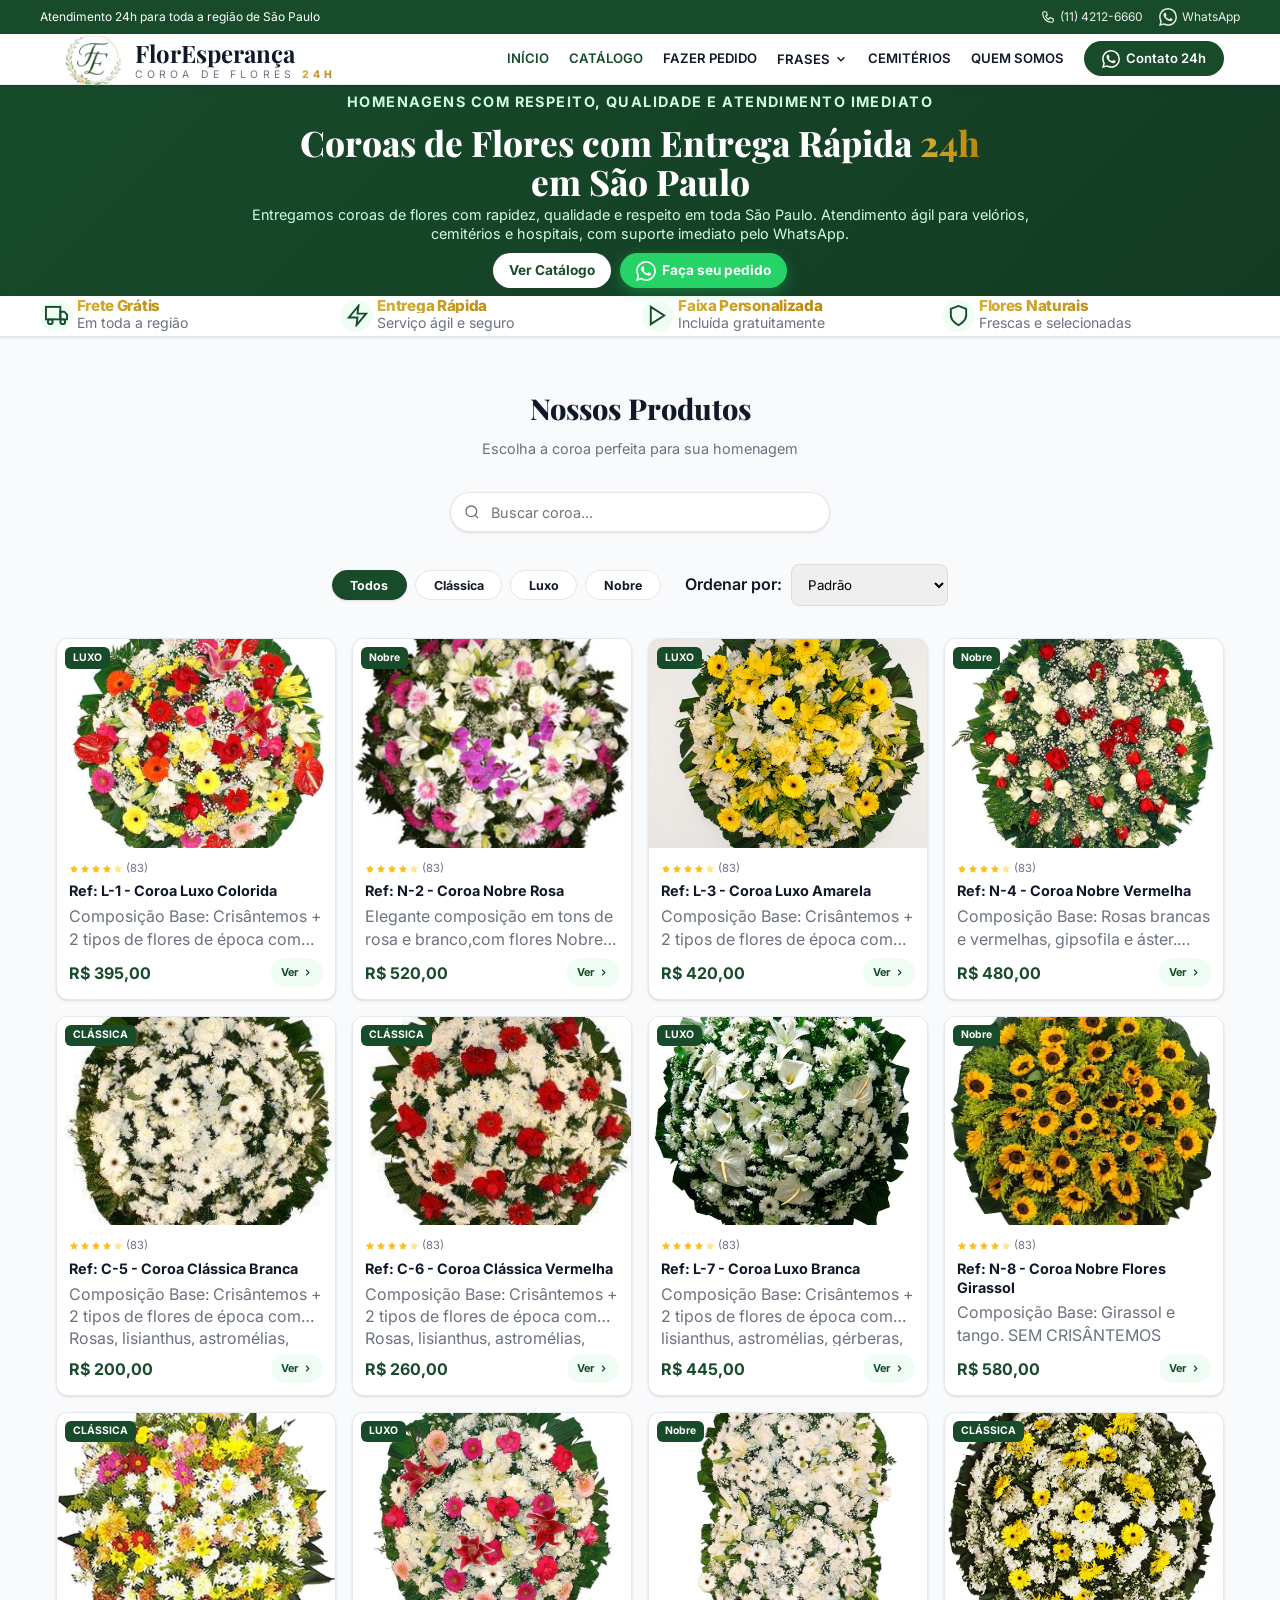
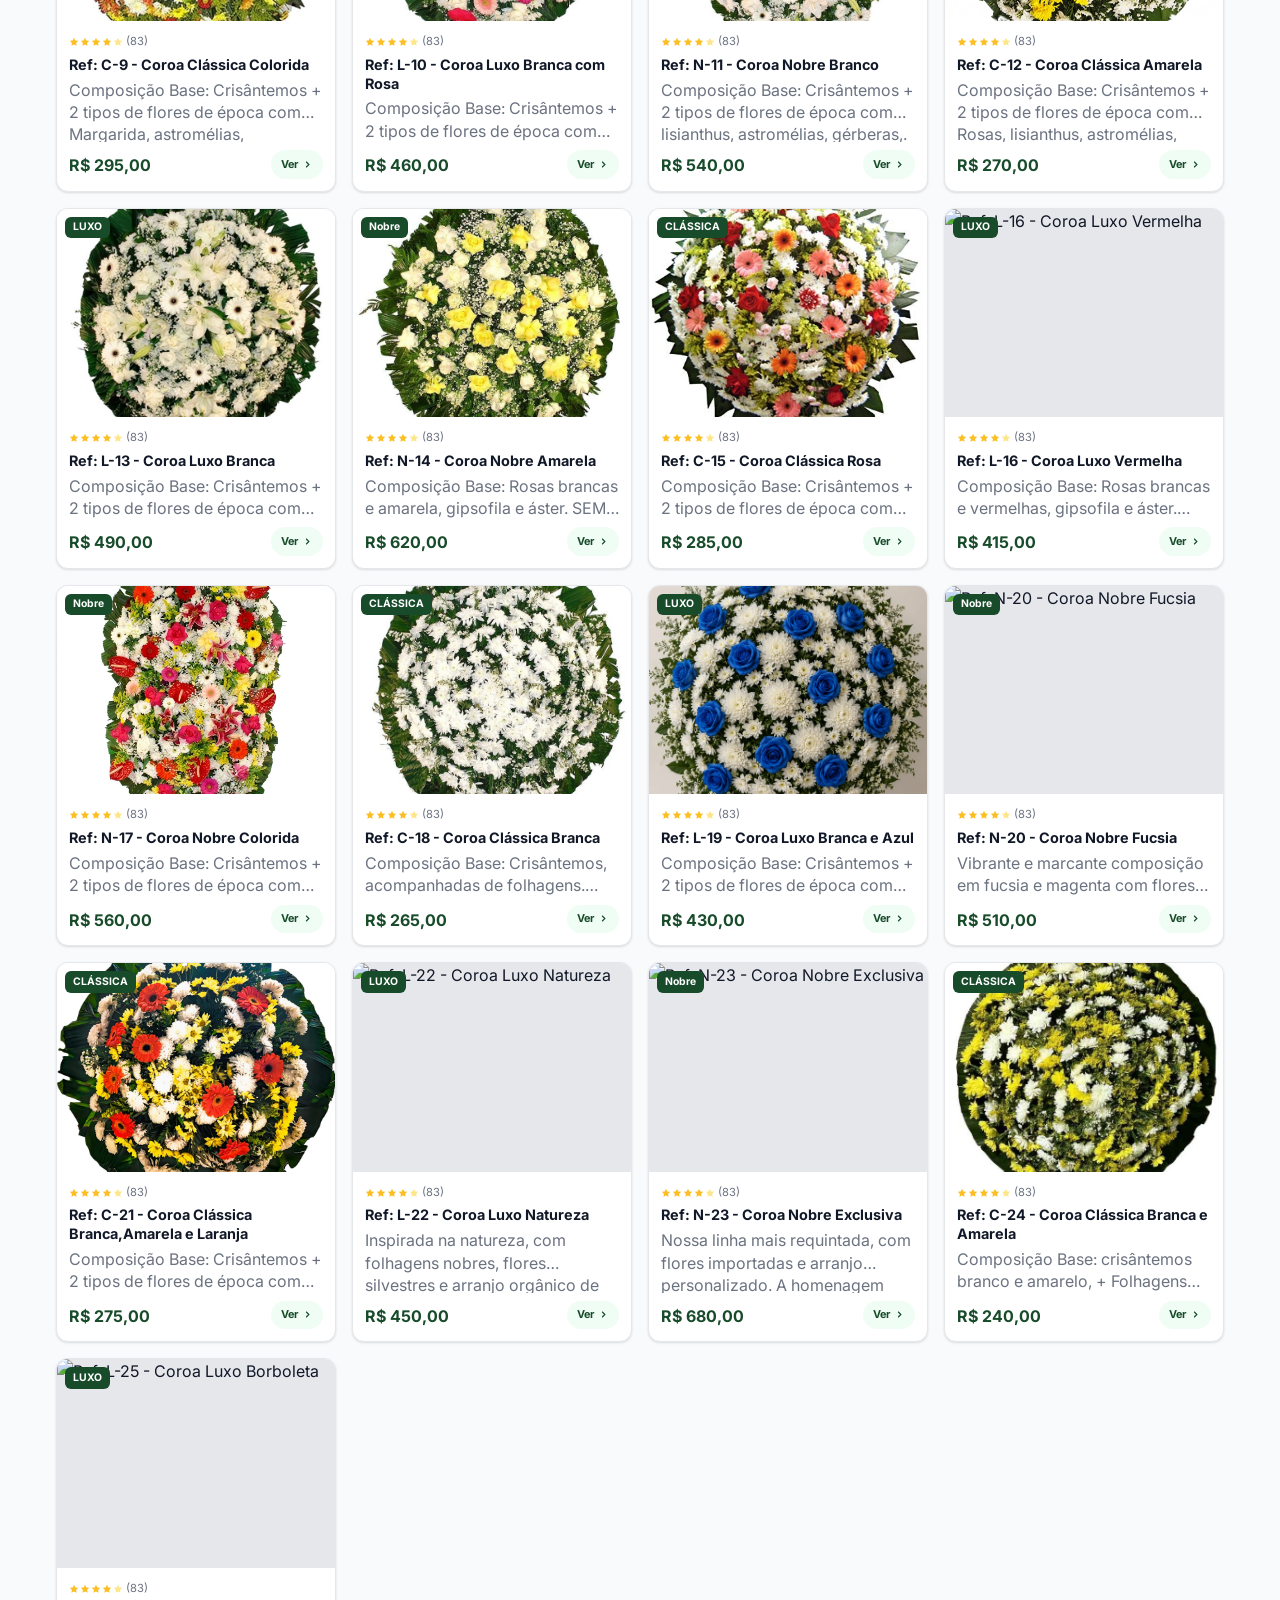
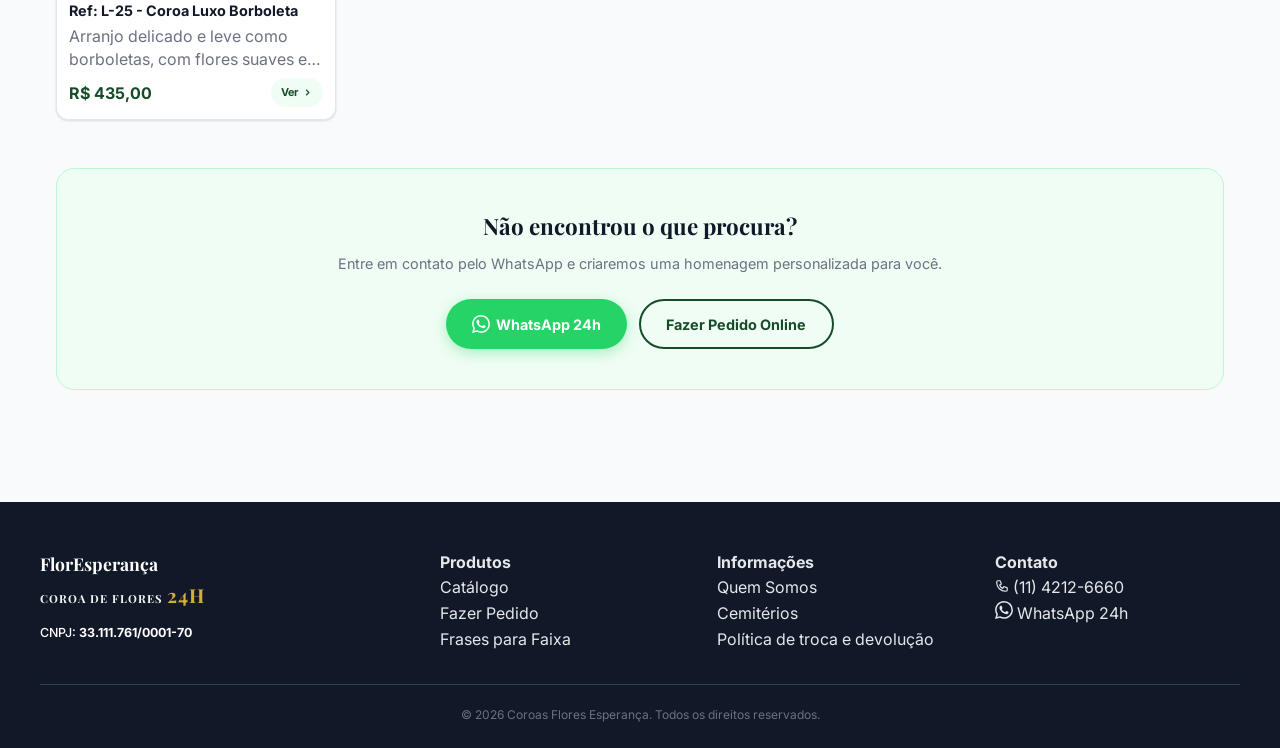
==== commit aafa494e: "Update index.html" ====
--- a/index.html
+++ b/index.html
@@ -80,7 +80,7 @@
       </div>
 
       <div class="price-filter">
-        <label for="priceSort">Preço:</label>
+        <label for="priceSort">Ordenar por:</label>
         <select id="priceSort">
           <option value="default">Padrão</option>
           <option value="low-to-high">Menor para Maior</option>
@@ -150,7 +150,6 @@
           <img src="${base}${p.image}" alt="${p.name}" loading="lazy"/>
           <div class="product-card__badges">
             <span class="badge badge--primary">${p.badge}</span>
-            <span class="badge badge--red">-${p.discount}%</span>
           </div>
         </div>
         <div class="product-card__body">
@@ -162,7 +161,6 @@
           <div class="product-card__desc">${p.description}</div>
           <div class="product-card__footer">
             <div>
-              <div class="product-card__price-old">${fmtPrice(p.originalPrice)}</div>
               <div class="product-card__price">${fmtPrice(p.basePrice)}</div>
             </div>
             <div class="product-card__more">Ver <svg width="11" height="11" viewBox="0 0 24 24" fill="none" stroke="currentColor" stroke-width="2.5"><polyline points="9 18 15 12 9 6"/></svg></div>
--- a/css/style.css
+++ b/css/style.css
@@ -473,33 +473,6 @@
     height: 14px !important;
   }
 }
-/* Estilização para o novo campo de horário */
-input[type="time"] {
-    width: 100%;
-    padding: 0.75rem;
-    border: 1px solid var(--border);
-    border-radius: var(--radius-md);
-    font-family: inherit;
-    font-size: 1rem;
-    color: var(--text);
-    background-color: var(--white);
-    outline: none;
-    transition: border-color 0.2s;
-}
-
-input[type="time"]:focus {
-    border-color: var(--primary);
-    box-shadow: 0 0 0 2px var(--primary-bg);
-}
-
-/* Ajuste para o formulário no modo "Pedido" */
-.form-group label {
-    display: block;
-    font-weight: 600;
-    margin-bottom: 0.5rem;
-    font-size: 0.9rem;
-    color: var(--text);
-}
 /* ─── CATALOG ─────────────────────────────────────────── */
 .catalog { max-width: 1200px; margin: 0 auto; padding: 3rem 1rem; }
 .section-title { font-family: var(--font-serif); font-size: 1.8rem; font-weight: 800; color: var(--text); margin-bottom: .4rem; text-align: center; }
@@ -556,7 +529,7 @@
 .star { width: 10px; height: 10px; fill: #fbbf24; color: #fbbf24; }
 .star--half { fill: #fde68a; }
 .product-card__name { font-family: 'Inter', sans-serif; font-weight: 700; font-size: .9rem; color: var(--text); margin-bottom: .25rem; line-height: 1.3; }
-.product-card__desc { font-size: .90rem; color: var(--muted); line-height: 1.4; display: -webkit-box; -webkit-line-clamp: 2; -webkit-box-orient: vertical; overflow: hidden; flex: 1; margin-bottom: .5rem; }
+.product-card__desc { font-size: 1.0rem; color: var(--muted); line-height: 1.4; display: -webkit-box; -webkit-line-clamp: 2; -webkit-box-orient: vertical; overflow: hidden; flex: 1; margin-bottom: .5rem; }
 .product-card__footer { display: flex; align-items: flex-end; justify-content: space-between; margin-top: auto; }
 .product-card__price-old { font-size: .7rem; color: var(--muted); text-decoration: line-through; }
 .product-card__price { font-size: 1rem; font-weight: 700; color: var(--primary); }
@@ -722,7 +695,9 @@
 .field-group--search { position: relative; }
 .field-group--search svg { position: absolute; left: .9rem; top: .8rem; color: var(--muted); width: 16px; height: 16px; pointer-events: none; }
 .field-group--search input { padding-left: 2.5rem; padding-right: 2.5rem; }
+
 .field-group--search .field-clear { position: absolute; right: .7rem; top: .7rem; background: none; border: none; cursor: pointer; color: var(--muted); display: flex; }
+
 .autocomplete-list {
   position: absolute;
   top: 100%;
@@ -889,7 +864,7 @@
 /* Product info right */
 .product-rating { display: flex; align-items: center; gap: .5rem; margin-bottom: .5rem; }
 .product-rating-text { font-size: .83rem; color: var(--muted); }
-.product-name { font-family: 'Inter', sans-serif; font-size: 2.5rem; font-weight: 800; line-height: 1.2; margin-bottom: 1rem; }
+.product-name { font-family:'Inter', sans-serif; font-size: 2.5rem; font-weight: 800; line-height: 1.2; margin-bottom: 1rem; }
 .product-price { display: flex; align-items: baseline; gap: .75rem; margin-bottom: 1.5rem; }
 .product-price__main { font-size: 2.2rem; font-weight: 700; color: var(--primary); }
 .product-price__old { font-size: 1.1rem; color: var(--muted); text-decoration: line-through; }
@@ -1024,8 +999,7 @@
     top: 0;
     transform: none;
   }
-}
-.region-selector {
+}.region-selector {
   display: inline-flex;
   align-items: center;
   gap: 10px;
@@ -1369,47 +1343,6 @@
   .region-selector::after {
     right: 14px;
   }
-}
-/* =========================
-   INPUT HORÁRIO MOBILE
-========================= */
-
-input[type="time"] {
-  width: 100%;
-  min-width: 0;
-  appearance: none;
-  -webkit-appearance: none;
-  background: #fff;
-}
-
-/* Ajuste especial para celular */
-@media (max-width: 768px) {
-
-  input[type="time"] {
-    font-size: 16px; /* evita zoom no iPhone */
-    padding: 12px 14px;
-    height: 48px;
-    line-height: normal;
-  }
-
-  /* Corrige corte do texto */
-  .field-group {
-    width: 100%;
-    overflow: visible;
-  }
-
-  .schedule-box {
-    overflow: visible;
-  }
-
-  /* Se tiver botão junto */
-  .schedule-box .btn,
-  .schedule-box button {
-    width: 100%;
-    white-space: normal;
-  }
-
-}
 }/* AJUSTE DA CAIXA VERDE NO CELULAR */
 @media (max-width: 768px) {
 
@@ -1445,4 +1378,50 @@
 }/* IMPEDIR TEXTO ESPREMIDO */
 * {
   min-width: 0;
-}
+}.filters-row {
+  display: flex;
+  align-items: center;
+  justify-content: center; /* centraliza tudo */
+  gap: 1.5rem;
+  margin: 2rem 0;
+  flex-wrap: wrap;
+}
+
+.cat-pills {
+  display: flex;
+  align-items: center;
+  gap: .5rem;
+  margin: 0;
+}
+
+.price-filter {
+  display: flex;
+  align-items: center;
+  gap: .6rem;
+  margin: 0;
+}
+
+.price-filter label {
+  margin: 0;
+  font-size: 1rem;
+  font-weight: 600;
+  white-space: nowrap;
+}
+
+.price-filter select {
+  height: 42px;
+  min-width: 150px;
+  padding: 0 12px;
+  border: 1px solid #ddd;
+  border-radius: 8px;
+}
+.privacy-notice{
+    margin-bottom:15px;
+    padding:12px;
+    background:#f8fafc;
+    border:1px solid #e2e8f0;
+    border-radius:10px;
+    font-size:13px;
+    line-height:1.5;
+    color:#475569;
+}
